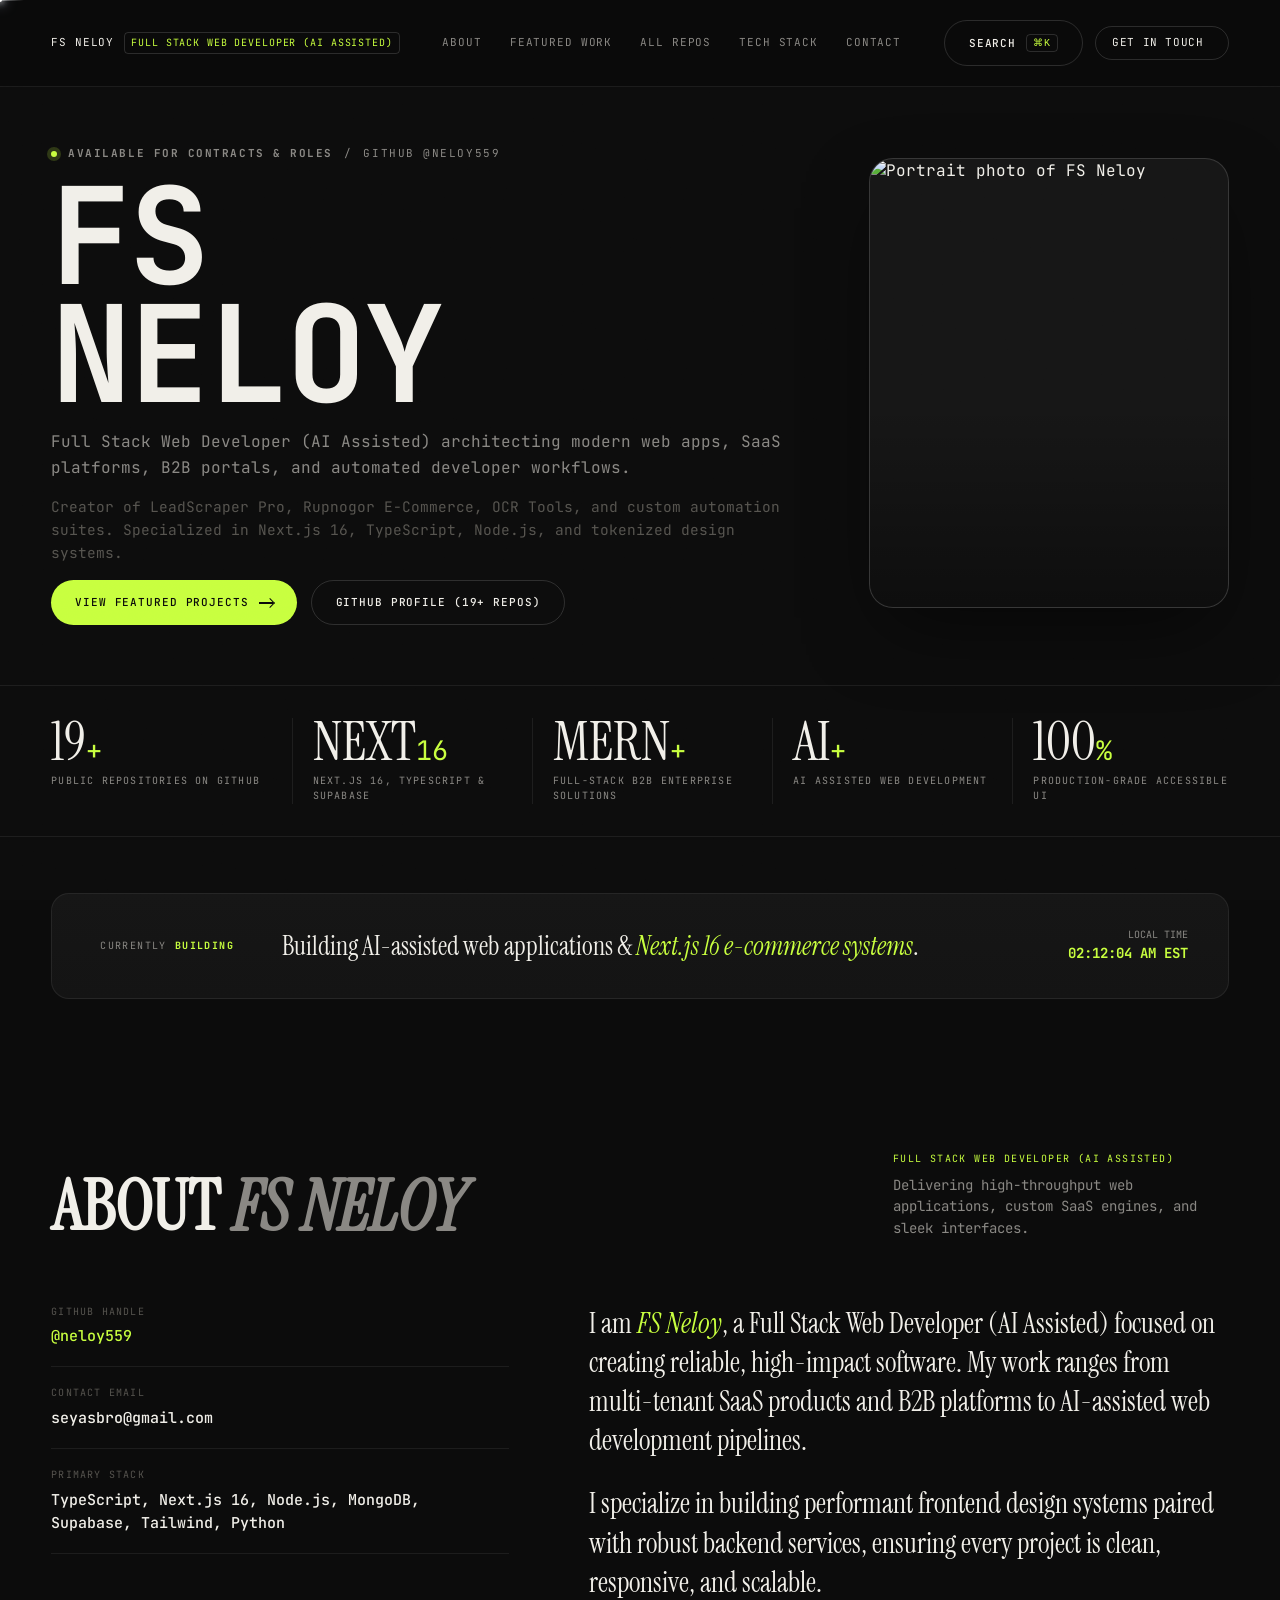
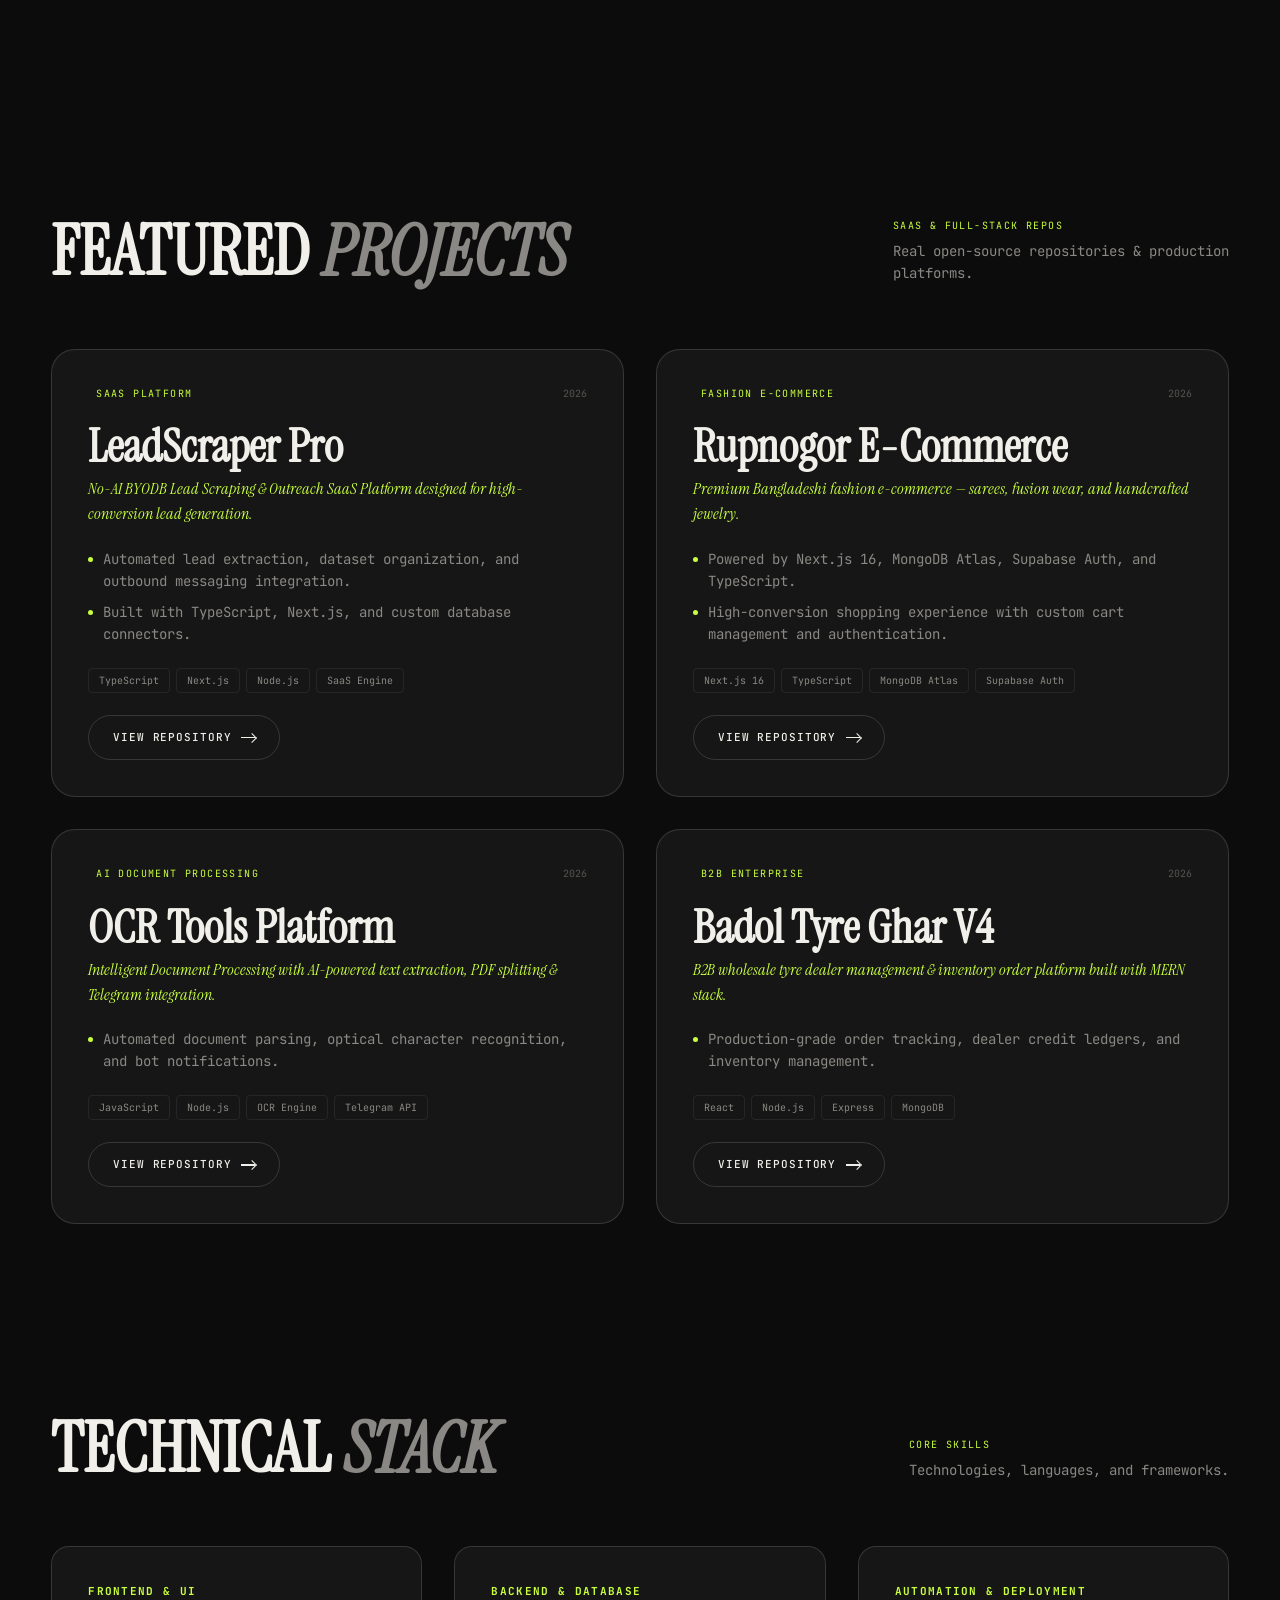
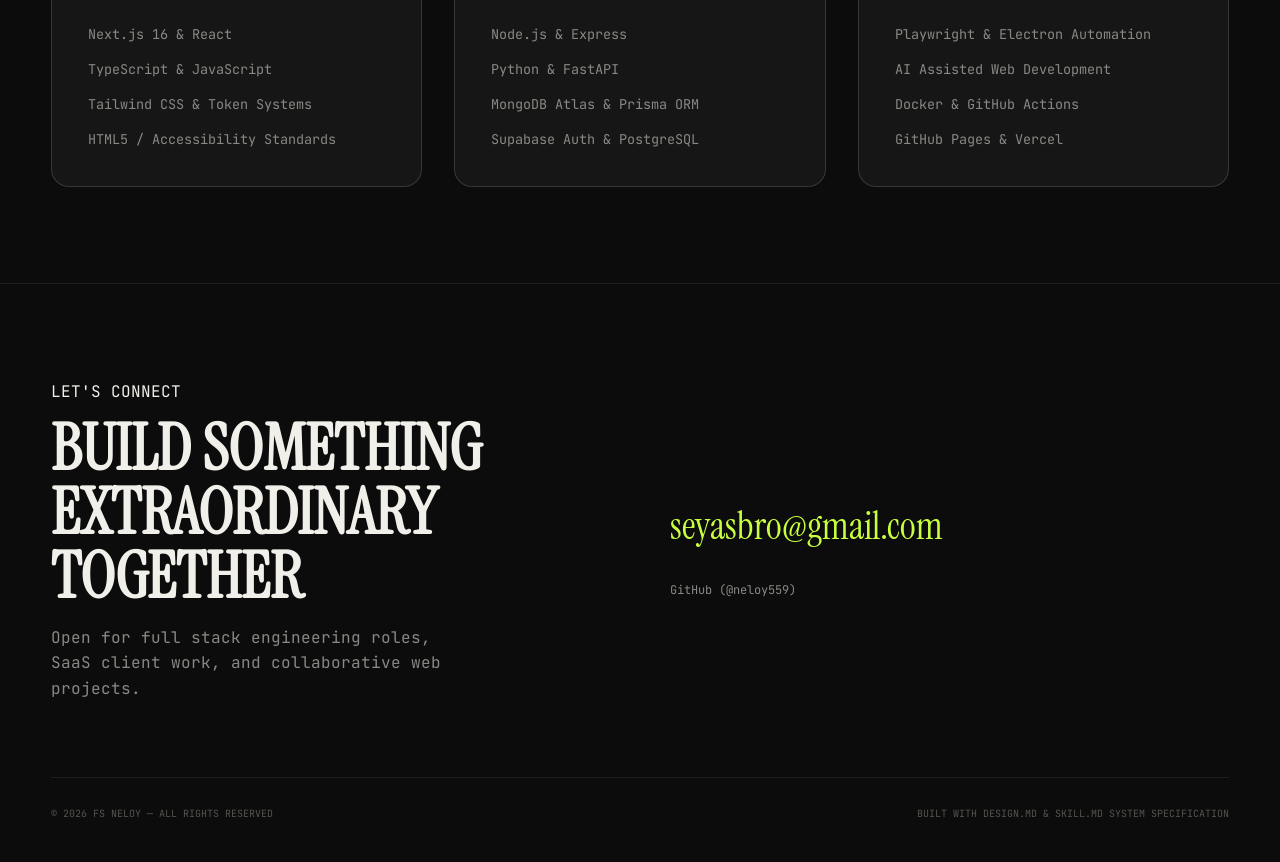
==== index.html @ 9481e7a4 "Update name to FS Neloy and identity to Full Stack Web Developer (AI Assisted)" ====
<!doctype html>
<html lang="en">
<head>
  <meta charset="utf-8" />
  <meta name="viewport" content="width=device-width, initial-scale=1, viewport-fit=cover" />
  <title>FS Neloy | Full Stack Web Developer (AI Assisted)</title>
  <meta name="description" content="Portfolio of FS Neloy (@neloy559), Full Stack Web Developer (AI Assisted) building production-ready SaaS platforms, B2B portals, document intelligence tools, and e-commerce applications." />
  <meta name="theme-color" content="#0c0c0c" />

  <!-- Google Fonts -->
  <link rel="preconnect" href="https://fonts.googleapis.com" />
  <link rel="preconnect" href="https://fonts.gstatic.com" crossorigin />
  <link href="https://fonts.googleapis.com/css2?family=Instrument+Serif:ital@0;1&family=Inter+Tight:wght@300;400;500;600;700&family=JetBrains+Mono:ital,wght@0,300;0,400;0,500;0,600;1,400&family=Fraunces:ital,opsz,wght@0,9..144,400;1,9..144,400&display=swap" rel="stylesheet" />

  <!-- Main Stylesheet -->
  <link rel="stylesheet" href="index.css" />

  <!-- JSON-LD Structured Data -->
  <script type="application/ld+json">
  {
    "@context": "https://schema.org",
    "@type": "Person",
    "name": "FS Neloy",
    "jobTitle": "Full Stack Web Developer (AI Assisted)",
    "url": "https://github.com/neloy559",
    "email": "seyasbro@gmail.com",
    "sameAs": [
      "https://github.com/neloy559"
    ]
  }
  </script>
</head>
<body>

  <!-- SVG Noise Grain Texture Overlay -->
  <div class="grain" aria-hidden="true"></div>

  <!-- Scroll Progress Hairline -->
  <div class="scroll-progress" aria-hidden="true">
    <i id="scrollBar"></i>
  </div>

  <!-- Custom Starburst Cursor -->
  <div class="cursor" id="cursor" aria-hidden="true"></div>
  <div class="cursor-ring" id="cursorRing" aria-hidden="true"></div>

  <!-- Header Navigation Component -->
  <header class="nav" role="banner">
    <a href="#hero" class="nav-mark" aria-label="FS Neloy Portfolio Home">
      FS NELOY <span class="nav-kbd">FULL STACK WEB DEVELOPER (AI ASSISTED)</span>
    </a>
    <nav class="nav-links" aria-label="Main Navigation">
      <a href="#about">About</a>
      <a href="#work">Featured Work</a>
      <a href="#projects">All Repos</a>
      <a href="#stack">Tech Stack</a>
      <a href="#contact">Contact</a>
    </nav>
    <div class="nav-right">
      <button type="button" class="btn btn-ghost cmd-btn" id="cmdToggleBtn" aria-label="Open Command Search Menu">
        <span>SEARCH</span> <kbd class="nav-kbd">⌘K</kbd>
      </button>
      <a href="#contact" class="nav-cta">GET IN TOUCH <span class="arrow" aria-hidden="true"></span></a>
    </div>
  </header>

  <!-- Command Palette / Search Modal -->
  <div class="cmd-modal" id="cmdModal" aria-hidden="true" role="dialog" aria-modal="true" aria-label="Command Search Menu">
    <div class="cmd-overlay" id="cmdOverlay"></div>
    <div class="cmd-content">
      <div class="cmd-header">
        <label for="cmdInput" class="sr-only">Search FS Neloy's projects and repositories</label>
        <input type="text" id="cmdInput" class="cmd-input" placeholder="Search projects (e.g. LeadScraper, Rupnogor, OCR, MERN B2B)..." autocomplete="off" />
        <button type="button" id="cmdCloseBtn" class="cmd-close" aria-label="Close command palette">✕</button>
      </div>
      <div class="cmd-results" id="cmdResults">
        <div class="cmd-item" data-url="https://github.com/neloy559/leadscraper-pro">
          <span class="cmd-badge">SAAS</span>
          <span class="cmd-title">LeadScraper Pro — Outreach &amp; Lead Platform</span>
        </div>
        <div class="cmd-item" data-url="https://github.com/neloy559/rupnogor-project">
          <span class="cmd-badge">E-COMMERCE</span>
          <span class="cmd-title">Rupnogor — Next.js 16 Fashion E-Commerce</span>
        </div>
        <div class="cmd-item" data-url="https://github.com/neloy559/OCR-Tools">
          <span class="cmd-badge">AI / OCR</span>
          <span class="cmd-title">OCR Tools — Document Processing &amp; Text Extraction</span>
        </div>
        <div class="cmd-item" data-url="https://github.com/neloy559/badol-tyre-ghar-v4">
          <span class="cmd-badge">B2B MERN</span>
          <span class="cmd-title">Badol Tyre Ghar — Dealer Management System</span>
        </div>
      </div>
    </div>
  </div>

  <!-- Hero Section -->
  <main id="hero" class="hero-wrap">
    <section class="hero" aria-labelledby="hero-heading">
      <div class="hero-text">
        <div class="hero-eyebrow">
          <span class="dot" aria-hidden="true"></span>
          <b>AVAILABLE FOR CONTRACTS &amp; ROLES</b>
          <span class="sep" aria-hidden="true">/</span>
          <span>GITHUB @neloy559</span>
        </div>
        <h1 id="hero-heading" class="hero-title">
          <span class="ht-first">FS</span>
          <span class="ht-last">NELOY</span>
        </h1>
        <p class="hero-tagline">
          Full Stack Web Developer (AI Assisted) architecting modern web apps, SaaS platforms, B2B portals, and automated developer workflows.
        </p>
        <p class="hero-paragraph">
          Creator of LeadScraper Pro, Rupnogor E-Commerce, OCR Tools, and custom automation suites. Specialized in Next.js 16, TypeScript, Node.js, and tokenized design systems.
        </p>
        <div class="hero-actions">
          <a href="#work" class="btn btn-primary">VIEW FEATURED PROJECTS <span class="arrow" aria-hidden="true"></span></a>
          <a href="https://github.com/neloy559" target="_blank" rel="noopener noreferrer" class="btn btn-ghost">GITHUB PROFILE (19+ REPOS)</a>
        </div>
      </div>

      <div class="hero-portrait-wrap">
        <div class="hero-portrait in">
          <img src="https://images.unsplash.com/photo-1534528741775-53994a69daeb?auto=format&fit=crop&w=800&q=80" alt="Portrait photo of FS Neloy" />
          <div class="duotone" aria-hidden="true"></div>
          <div class="overlay-ink" aria-hidden="true"></div>
        </div>
      </div>
    </section>

    <!-- Proof Metrics Bar -->
    <div class="proof" aria-label="FS Neloy Key Metrics">
      <div class="proof-row">
        <div class="proof-num">19<span class="u">+</span></div>
        <div class="proof-lbl">Public Repositories on GitHub</div>
      </div>
      <div class="proof-row">
        <div class="proof-num">NEXT<span class="u">16</span></div>
        <div class="proof-lbl">Next.js 16, TypeScript &amp; Supabase</div>
      </div>
      <div class="proof-row">
        <div class="proof-num">MERN<span class="u">+</span></div>
        <div class="proof-lbl">Full-Stack B2B Enterprise Solutions</div>
      </div>
      <div class="proof-row">
        <div class="proof-num">AI<span class="u">+</span></div>
        <div class="proof-lbl">AI Assisted Web Development</div>
      </div>
      <div class="proof-row">
        <div class="proof-num">100<span class="u">%</span></div>
        <div class="proof-lbl">Production-Grade Accessible UI</div>
      </div>
    </div>

    <!-- Live Status / Now Card -->
    <div class="now-wrap">
      <div class="now">
        <div class="now-lbl">
          <span class="dot" aria-hidden="true"></span>
          CURRENTLY <b>BUILDING</b>
        </div>
        <div class="now-body">
          Building AI-assisted web applications &amp; <span class="em">Next.js 16 e-commerce systems</span>.
        </div>
        <div class="now-clock">
          <span>LOCAL TIME</span>
          <b id="liveClock">14:42:00 PM</b>
        </div>
      </div>
    </div>
  </main>

  <!-- About Section -->
  <section id="about" class="section">
    <div class="sh">
      <h2>ABOUT <span class="it">FS NELOY</span></h2>
      <div class="sh-side">
        <span class="eyebrow">FULL STACK WEB DEVELOPER (AI ASSISTED)</span>
        <span>Delivering high-throughput web applications, custom SaaS engines, and sleek interfaces.</span>
      </div>
    </div>

    <div class="about-wrap">
      <dl class="about-meta">
        <div>
          <dt>GITHUB HANDLE</dt>
          <dd><a href="https://github.com/neloy559" target="_blank" rel="noopener noreferrer" class="accent">@neloy559</a></dd>
        </div>
        <div>
          <dt>CONTACT EMAIL</dt>
          <dd>seyasbro@gmail.com</dd>
        </div>
        <div>
          <dt>PRIMARY STACK</dt>
          <dd>TypeScript, Next.js 16, Node.js, MongoDB, Supabase, Tailwind, Python</dd>
        </div>
      </dl>

      <div class="about-prose">
        <p>
          I am <strong>FS Neloy</strong>, a Full Stack Web Developer (AI Assisted) focused on creating reliable, high-impact software. My work ranges from multi-tenant SaaS products and B2B platforms to AI-assisted web development pipelines.
        </p>
        <p>
          I specialize in building performant frontend design systems paired with robust backend services, ensuring every project is clean, responsive, and scalable.
        </p>
      </div>
    </div>
  </section>

  <!-- Featured Work Section -->
  <section id="work" class="section">
    <div class="sh">
      <h2>FEATURED <span class="it">PROJECTS</span></h2>
      <div class="sh-side">
        <span class="eyebrow">SAAS &amp; FULL-STACK REPOS</span>
        <span>Real open-source repositories &amp; production platforms.</span>
      </div>
    </div>

    <div class="best-grid">
      <!-- Card 1: LeadScraper Pro -->
      <article class="feature">
        <div class="feature-head">
          <div class="feature-badge">
            <span class="dot" aria-hidden="true"></span>
            SAAS PLATFORM
          </div>
          <span class="feature-year">2026</span>
        </div>
        <div class="feature-headline">
          <h3 class="feature-title">LeadScraper Pro</h3>
          <p class="feature-pitch">No-AI BYODB Lead Scraping &amp; Outreach SaaS Platform designed for high-conversion lead generation.</p>
        </div>
        <ul class="feature-points">
          <li class="feature-point">
            <span class="pt-mark" aria-hidden="true"></span>
            <span>Automated lead extraction, dataset organization, and outbound messaging integration.</span>
          </li>
          <li class="feature-point">
            <span class="pt-mark" aria-hidden="true"></span>
            <span>Built with TypeScript, Next.js, and custom database connectors.</span>
          </li>
        </ul>
        <div class="feature-stack">
          <span>TypeScript</span>
          <span>Next.js</span>
          <span>Node.js</span>
          <span>SaaS Engine</span>
        </div>
        <div class="feature-actions">
          <a href="https://github.com/neloy559/leadscraper-pro" target="_blank" rel="noopener noreferrer" class="btn btn-ghost">VIEW REPOSITORY <span class="arrow" aria-hidden="true"></span></a>
        </div>
      </article>

      <!-- Card 2: Rupnogor Project -->
      <article class="feature">
        <div class="feature-head">
          <div class="feature-badge">
            <span class="dot" aria-hidden="true"></span>
            FASHION E-COMMERCE
          </div>
          <span class="feature-year">2026</span>
        </div>
        <div class="feature-headline">
          <h3 class="feature-title">Rupnogor E-Commerce</h3>
          <p class="feature-pitch">Premium Bangladeshi fashion e-commerce — sarees, fusion wear, and handcrafted jewelry.</p>
        </div>
        <ul class="feature-points">
          <li class="feature-point">
            <span class="pt-mark" aria-hidden="true"></span>
            <span>Powered by Next.js 16, MongoDB Atlas, Supabase Auth, and TypeScript.</span>
          </li>
          <li class="feature-point">
            <span class="pt-mark" aria-hidden="true"></span>
            <span>High-conversion shopping experience with custom cart management and authentication.</span>
          </li>
        </ul>
        <div class="feature-stack">
          <span>Next.js 16</span>
          <span>TypeScript</span>
          <span>MongoDB Atlas</span>
          <span>Supabase Auth</span>
        </div>
        <div class="feature-actions">
          <a href="https://github.com/neloy559/rupnogor-project" target="_blank" rel="noopener noreferrer" class="btn btn-ghost">VIEW REPOSITORY <span class="arrow" aria-hidden="true"></span></a>
        </div>
      </article>

      <!-- Card 3: OCR Tools -->
      <article class="feature">
        <div class="feature-head">
          <div class="feature-badge">
            <span class="dot" aria-hidden="true"></span>
            AI DOCUMENT PROCESSING
          </div>
          <span class="feature-year">2026</span>
        </div>
        <div class="feature-headline">
          <h3 class="feature-title">OCR Tools Platform</h3>
          <p class="feature-pitch">Intelligent Document Processing with AI-powered text extraction, PDF splitting &amp; Telegram integration.</p>
        </div>
        <ul class="feature-points">
          <li class="feature-point">
            <span class="pt-mark" aria-hidden="true"></span>
            <span>Automated document parsing, optical character recognition, and bot notifications.</span>
          </li>
        </ul>
        <div class="feature-stack">
          <span>JavaScript</span>
          <span>Node.js</span>
          <span>OCR Engine</span>
          <span>Telegram API</span>
        </div>
        <div class="feature-actions">
          <a href="https://github.com/neloy559/OCR-Tools" target="_blank" rel="noopener noreferrer" class="btn btn-ghost">VIEW REPOSITORY <span class="arrow" aria-hidden="true"></span></a>
        </div>
      </article>

      <!-- Card 4: Badol Tyre Ghar V4 -->
      <article class="feature">
        <div class="feature-head">
          <div class="feature-badge">
            <span class="dot" aria-hidden="true"></span>
            B2B ENTERPRISE
          </div>
          <span class="feature-year">2026</span>
        </div>
        <div class="feature-headline">
          <h3 class="feature-title">Badol Tyre Ghar V4</h3>
          <p class="feature-pitch">B2B wholesale tyre dealer management &amp; inventory order platform built with MERN stack.</p>
        </div>
        <ul class="feature-points">
          <li class="feature-point">
            <span class="pt-mark" aria-hidden="true"></span>
            <span>Production-grade order tracking, dealer credit ledgers, and inventory management.</span>
          </li>
        </ul>
        <div class="feature-stack">
          <span>React</span>
          <span>Node.js</span>
          <span>Express</span>
          <span>MongoDB</span>
        </div>
        <div class="feature-actions">
          <a href="https://github.com/neloy559/badol-tyre-ghar-v4" target="_blank" rel="noopener noreferrer" class="btn btn-ghost">VIEW REPOSITORY <span class="arrow" aria-hidden="true"></span></a>
        </div>
      </article>
    </div>
  </section>

  <!-- Technical Stack Section -->
  <section id="stack" class="section">
    <div class="sh">
      <h2>TECHNICAL <span class="it">STACK</span></h2>
      <div class="sh-side">
        <span class="eyebrow">CORE SKILLS</span>
        <span>Technologies, languages, and frameworks.</span>
      </div>
    </div>

    <div class="stack-grid">
      <div class="stack-cat">
        <h3>FRONTEND &amp; UI</h3>
        <ul class="stack-list">
          <li><a href="https://github.com/neloy559" target="_blank" rel="noopener noreferrer">Next.js 16 &amp; React</a></li>
          <li><a href="https://github.com/neloy559" target="_blank" rel="noopener noreferrer">TypeScript &amp; JavaScript</a></li>
          <li><a href="https://github.com/neloy559" target="_blank" rel="noopener noreferrer">Tailwind CSS &amp; Token Systems</a></li>
          <li><a href="https://github.com/neloy559" target="_blank" rel="noopener noreferrer">HTML5 / Accessibility Standards</a></li>
        </ul>
      </div>

      <div class="stack-cat">
        <h3>BACKEND &amp; DATABASE</h3>
        <ul class="stack-list">
          <li><a href="https://github.com/neloy559" target="_blank" rel="noopener noreferrer">Node.js &amp; Express</a></li>
          <li><a href="https://github.com/neloy559" target="_blank" rel="noopener noreferrer">Python &amp; FastAPI</a></li>
          <li><a href="https://github.com/neloy559" target="_blank" rel="noopener noreferrer">MongoDB Atlas &amp; Prisma ORM</a></li>
          <li><a href="https://github.com/neloy559" target="_blank" rel="noopener noreferrer">Supabase Auth &amp; PostgreSQL</a></li>
        </ul>
      </div>

      <div class="stack-cat">
        <h3>AUTOMATION &amp; DEPLOYMENT</h3>
        <ul class="stack-list">
          <li><a href="https://github.com/neloy559" target="_blank" rel="noopener noreferrer">Playwright &amp; Electron Automation</a></li>
          <li><a href="https://github.com/neloy559" target="_blank" rel="noopener noreferrer">AI Assisted Web Development</a></li>
          <li><a href="https://github.com/neloy559" target="_blank" rel="noopener noreferrer">Docker &amp; GitHub Actions</a></li>
          <li><a href="https://github.com/neloy559" target="_blank" rel="noopener noreferrer">GitHub Pages &amp; Vercel</a></li>
        </ul>
      </div>
    </div>
  </section>

  <!-- Contact Footer -->
  <footer id="contact" class="section footer" role="contentinfo">
    <div class="footer-wrap">
      <div class="footer-left">
        <span class="eyebrow">LET'S CONNECT</span>
        <h2>BUILD SOMETHING <br /><span class="it">EXTRAORDINARY TOGETHER</span></h2>
        <p>Open for full stack engineering roles, SaaS client work, and collaborative web projects.</p>
      </div>

      <div class="footer-links">
        <a href="mailto:seyasbro@gmail.com" class="footer-link">seyasbro@gmail.com</a>
        <div class="social-row">
          <a href="https://github.com/neloy559" target="_blank" rel="noopener noreferrer">GitHub (@neloy559)</a>
        </div>
      </div>
    </div>
    <div class="footer-bottom">
      <span>© 2026 FS NELOY — ALL RIGHTS RESERVED</span>
      <span>BUILT WITH DESIGN.MD &amp; SKILL.MD SYSTEM SPECIFICATION</span>
    </div>
  </footer>

  <script src="app.js"></script>
</body>
</html>
---- index.css ----
:root {
  /* Surface Tokens */
  --color-surface-base: #000000;
  --color-surface-strong: #0c0c0c;
  --color-surface-raised: #161616;
  --color-surface-card: #141414;
  --color-surface-muted: #c8ff3f; /* Primary Acid Lime Accent */

  /* Text Tokens */
  --color-text-primary: #f1efe9;
  --color-text-secondary: #8a8884;
  --color-text-inverse: #56544f;

  /* Border Tokens */
  --color-border-muted: rgba(255, 255, 255, 0.14);
  --color-border-subtle: rgba(255, 255, 255, 0.07);

  /* Typography Tokens */
  --font-family-primary: 'JetBrains Mono', ui-monospace, 'SF Mono', Menlo, monospace, sans-serif;
  --font-family-serif: 'Instrument Serif', 'Fraunces', serif;

  --font-size-xs: 10px;
  --font-size-sm: 10.5px;
  --font-size-md: 11px;
  --font-size-lg: 13.5px;
  --font-size-xl: 14.5px;
  --font-size-2xl: 15px;
  --font-size-3xl: 16px;
  --font-size-4xl: 17.17px;

  /* Radius Tokens */
  --radius-xs: 4px;
  --radius-sm: 24px;
  --radius-md: 999px;

  /* Spacing Scale */
  --space-1: 4px;
  --space-2: 6px;
  --space-3: 8px;
  --space-4: 10px;
  --space-5: 11px;
  --space-6: 13px;
  --space-7: 14px;
  --space-8: 16px;
  --pad-x: clamp(20px, 4vw, 64px);
  --maxw: 1680px;

  /* Motion Tokens */
  --motion-duration-instant: 200ms;
  --motion-duration-fast: 250ms;
  --motion-duration-normal: 300ms;
  --motion-duration-slow: 400ms;
  --motion-duration-slower: 1000ms;
  --ease-out: cubic-bezier(0.16, 1, 0.3, 1);
}

* {
  box-sizing: border-box;
}

.sr-only {
  position: absolute;
  width: 1px;
  height: 1px;
  padding: 0;
  margin: -1px;
  overflow: hidden;
  clip: rect(0, 0, 0, 0);
  border: 0;
}

html, body {
  margin: 0;
  padding: 0;
  width: 100%;
  overflow-x: hidden;
  background: var(--color-surface-strong);
  color: var(--color-text-primary);
  font-family: var(--font-family-primary);
  font-size: var(--font-size-3xl);
  line-height: 1.55;
  -webkit-font-smoothing: antialiased;
  scroll-behavior: smooth;
}

a {
  color: inherit;
  text-decoration: none;
}

::selection {
  background: var(--color-surface-muted);
  color: #0a0a0a;
}

/* Accessibility Focus-Visible Rules */
a:focus-visible, button:focus-visible, input:focus-visible {
  outline: 2px solid var(--color-surface-muted);
  outline-offset: 4px;
}

/* Noise Grain Overlay */
.grain {
  position: fixed;
  inset: 0;
  z-index: 1;
  pointer-events: none;
  opacity: 0.05;
  mix-blend-mode: overlay;
  background-image: url("data:image/svg+xml;utf8,<svg xmlns='http://www.w3.org/2000/svg' width='180' height='180' viewBox='0 0 180 180'><filter id='n'><feTurbulence type='fractalNoise' baseFrequency='0.92' numOctaves='2' stitchTiles='stitch'/><feColorMatrix values='0 0 0 0 1  0 0 0 0 1  0 0 0 0 1  0 0 0 0.5 0'/></filter><rect width='100%25' height='100%25' filter='url(%23n)'/></svg>");
}

/* Scroll Progress Hairline */
.scroll-progress {
  position: fixed;
  left: 0;
  top: 0;
  height: 2px;
  width: 100%;
  z-index: 100;
}

.scroll-progress > i {
  display: block;
  height: 100%;
  width: 0%;
  background: var(--color-surface-muted);
  transition: width 60ms linear;
}

/* Starburst Cursor */
.cursor {
  position: fixed;
  left: 0;
  top: 0;
  width: 0;
  height: 0;
  z-index: 1000;
  pointer-events: none;
  transform: translate(-50%, -50%);
  transition: opacity var(--motion-duration-instant), filter var(--motion-duration-instant);
}

.cursor::before {
  content: "";
  position: absolute;
  left: 50%;
  top: 50%;
  width: 4px;
  height: 4px;
  border-radius: 50%;
  background: #fff;
  transform: translate(-50%, -50%);
  box-shadow: 0 0 6px 1px rgba(255, 255, 255, 0.85),
              0 0 14px 3px rgba(200, 220, 255, 0.4);
}

.cursor-ring {
  position: fixed;
  left: 0;
  top: 0;
  width: 0;
  height: 0;
  z-index: 999;
  pointer-events: none;
  transform: translate(-50%, -50%);
}

.cursor-ring::before {
  content: "";
  position: absolute;
  left: 50%;
  top: 50%;
  width: 48px;
  height: 1px;
  transform: translate(-50%, -50%);
  background: linear-gradient(to right, transparent 0%, rgba(255, 255, 255, 0.9) 50%, transparent 100%);
}

body.cursor-hover .cursor::before {
  background: var(--color-surface-muted);
  box-shadow: 0 0 14px 4px var(--color-surface-muted);
}

/* ─────────── NAVIGATION ─────────── */
.nav {
  position: fixed;
  inset: 0 0 auto 0;
  z-index: 50;
  padding: 20px var(--pad-x);
  display: flex;
  align-items: center;
  justify-content: space-between;
  background: rgba(10, 10, 10, 0.75);
  backdrop-filter: saturate(140%) blur(14px);
  -webkit-backdrop-filter: saturate(140%) blur(14px);
  border-bottom: 1px solid var(--color-border-subtle);
}

.nav-mark {
  font-family: var(--font-family-primary);
  font-size: var(--font-size-md);
  letter-spacing: 0.08em;
  text-transform: uppercase;
  color: var(--color-text-primary);
  display: flex;
  align-items: center;
  gap: var(--space-4);
}

.nav-kbd {
  font-size: var(--font-size-xs);
  padding: 2px 6px;
  border-radius: var(--radius-xs);
  border: 1px solid var(--color-border-muted);
  color: var(--color-surface-muted);
}

.nav-links {
  display: flex;
  gap: 28px;
  font-family: var(--font-family-primary);
  font-size: var(--font-size-md);
  letter-spacing: 0.08em;
  text-transform: uppercase;
  color: var(--color-text-secondary);
}

.nav-links a:hover {
  color: var(--color-surface-muted);
  transition: color var(--motion-duration-fast);
}

.nav-right {
  display: flex;
  align-items: center;
  gap: 12px;
}

.nav-cta {
  display: inline-flex;
  align-items: center;
  gap: var(--space-3);
  padding: 7px 16px;
  border: 1px solid var(--color-border-muted);
  border-radius: var(--radius-md);
  font-family: var(--font-family-primary);
  font-size: var(--font-size-md);
  letter-spacing: 0.06em;
  text-transform: uppercase;
  color: var(--color-text-primary);
}

.nav-cta:hover {
  background: rgba(255, 255, 255, 0.06);
  border-color: var(--color-surface-muted);
  color: var(--color-surface-muted);
}

/* ─────────── COMMAND MODAL ─────────── */
.cmd-modal {
  position: fixed;
  inset: 0;
  z-index: 2000;
  display: flex;
  align-items: center;
  justify-content: center;
  opacity: 0;
  pointer-events: none;
  transition: opacity var(--motion-duration-fast);
}

.cmd-modal.active {
  opacity: 1;
  pointer-events: auto;
}

.cmd-overlay {
  position: absolute;
  inset: 0;
  background: rgba(0, 0, 0, 0.85);
  backdrop-filter: blur(8px);
}

.cmd-content {
  position: relative;
  width: 90%;
  max-width: 640px;
  background: var(--color-surface-raised);
  border: 1px solid var(--color-border-muted);
  border-radius: 16px;
  overflow: hidden;
  box-shadow: 0 30px 80px rgba(0,0,0,0.8);
}

.cmd-header {
  display: flex;
  align-items: center;
  padding: 16px 20px;
  border-bottom: 1px solid var(--color-border-subtle);
}

.cmd-input {
  flex: 1;
  background: transparent;
  border: 0;
  color: var(--color-text-primary);
  font-family: var(--font-family-primary);
  font-size: var(--font-size-2xl);
  outline: none;
}

.cmd-close {
  background: transparent;
  border: 0;
  color: var(--color-text-secondary);
  font-size: 18px;
  cursor: pointer;
}

.cmd-results {
  padding: 12px;
  display: flex;
  flex-direction: column;
  gap: 8px;
  max-height: 360px;
  overflow-y: auto;
}

.cmd-item {
  display: flex;
  align-items: center;
  gap: 12px;
  padding: 12px 16px;
  border-radius: 8px;
  cursor: pointer;
  background: rgba(255, 255, 255, 0.02);
  transition: background var(--motion-duration-fast);
}

.cmd-item:hover {
  background: rgba(200, 255, 63, 0.12);
}

.cmd-badge {
  font-size: 10px;
  padding: 2px 6px;
  border-radius: 4px;
  background: var(--color-surface-muted);
  color: #0a0a0a;
  font-weight: bold;
}

/* ─────────── HERO SECTION ─────────── */
.hero-wrap {
  min-height: 100vh;
  display: flex;
  flex-direction: column;
  width: 100%;
}

.hero {
  display: grid;
  grid-template-columns: minmax(0, 1.15fr) minmax(0, 360px);
  gap: clamp(40px, 5vw, 80px);
  align-items: center;
  padding: 140px var(--pad-x) 60px;
  max-width: var(--maxw);
  margin: 0 auto;
  width: 100%;
}

.hero-eyebrow {
  display: inline-flex;
  align-items: center;
  gap: var(--space-5);
  font-family: var(--font-family-primary);
  font-size: var(--font-size-md);
  letter-spacing: 0.14em;
  text-transform: uppercase;
  color: var(--color-text-secondary);
  margin-bottom: var(--space-7);
}

.hero-eyebrow .dot {
  width: 6px;
  height: 6px;
  border-radius: 50%;
  background: var(--color-surface-muted);
  box-shadow: 0 0 0 4px rgba(200, 255, 63, 0.18);
  animation: pulse 2s ease-in-out infinite;
}

@keyframes pulse {
  50% {
    box-shadow: 0 0 0 8px rgba(200, 255, 63, 0);
  }
}

.hero-title {
  font-family: var(--font-family-primary);
  font-size: clamp(60px, 10.5vw, 150px);
  line-height: 0.88;
  letter-spacing: -0.02em;
  text-transform: uppercase;
  margin: 0 0 var(--space-8) 0;
  display: flex;
  flex-direction: column;
  color: var(--color-text-primary);
}

.hero-tagline {
  font-size: var(--font-size-3xl);
  color: var(--color-text-secondary);
  margin-bottom: var(--space-5);
  line-height: 1.6;
}

.hero-paragraph {
  font-size: var(--font-size-xl);
  color: var(--color-text-inverse);
  margin-bottom: var(--space-8);
  line-height: 1.6;
}

.hero-actions {
  display: flex;
  gap: var(--space-7);
  flex-wrap: wrap;
}

/* BUTTONS */
.btn {
  display: inline-flex;
  align-items: center;
  gap: var(--space-4);
  padding: 13px 24px;
  border-radius: var(--radius-md);
  font-family: var(--font-family-primary);
  font-size: var(--font-size-md);
  letter-spacing: 0.08em;
  text-transform: uppercase;
  font-weight: 500;
  transition: all var(--motion-duration-fast) var(--ease-out);
  cursor: pointer;
}

.btn-primary {
  background: var(--color-surface-muted);
  color: #0a0a0a;
  border: 0;
}

.btn-primary:hover {
  background: #d5ff5e;
  transform: translateY(-2px);
}

.btn-ghost {
  border: 1px solid var(--color-border-muted);
  color: var(--color-text-primary);
  background: transparent;
}

.btn-ghost:hover {
  border-color: var(--color-text-primary);
  background: rgba(255, 255, 255, 0.04);
  transform: translateY(-2px);
}

.btn .arrow {
  width: 14px;
  height: 1.5px;
  background: currentColor;
  position: relative;
  display: inline-block;
}

.btn .arrow::after {
  content: "";
  position: absolute;
  right: 0;
  top: 50%;
  width: 6px;
  height: 6px;
  border-top: 1.5px solid currentColor;
  border-right: 1.5px solid currentColor;
  transform: translate(0.5px, -50%) rotate(45deg);
}

/* PORTRAIT */
.hero-portrait-wrap {
  display: flex;
  justify-content: flex-end;
  width: 100%;
}

.hero-portrait {
  position: relative;
  width: 100%;
  max-width: 360px;
  aspect-ratio: 4 / 5;
  background: var(--color-surface-raised);
  overflow: hidden;
  border-radius: var(--radius-sm);
  border: 1px solid var(--color-border-muted);
  box-shadow: 0 30px 80px -20px rgba(0,0,0,0.6);
}

.hero-portrait img {
  width: 100%;
  height: 100%;
  object-fit: cover;
  transition: transform var(--motion-duration-slow) var(--ease-out);
}

.hero-portrait:hover img {
  transform: scale(1.06);
}

.hero-portrait .duotone {
  position: absolute;
  inset: 0;
  background: linear-gradient(180deg, transparent 55%, rgba(0,0,0,0.42) 100%);
  pointer-events: none;
}

/* ─────────── PROOF METRICS BAR ─────────── */
.proof {
  width: 100%;
  padding: 32px var(--pad-x);
  border-top: 1px solid var(--color-border-subtle);
  border-bottom: 1px solid var(--color-border-subtle);
  display: grid;
  grid-template-columns: repeat(5, 1fr);
  gap: 24px;
  max-width: var(--maxw);
  margin: 0 auto;
}

.proof-row {
  display: flex;
  flex-direction: column;
  gap: 6px;
  border-left: 1px solid var(--color-border-subtle);
  padding-left: 20px;
}

.proof-row:first-child {
  border-left: 0;
  padding-left: 0;
}

.proof-num {
  font-family: var(--font-family-serif);
  font-size: clamp(36px, 4.2vw, 56px);
  line-height: 0.9;
  color: var(--color-text-primary);
}

.proof-num .u {
  color: var(--color-surface-muted);
  font-family: var(--font-family-primary);
  font-size: 0.5em;
}

.proof-lbl {
  font-family: var(--font-family-primary);
  font-size: var(--font-size-xs);
  letter-spacing: 0.12em;
  text-transform: uppercase;
  color: var(--color-text-secondary);
}

/* ─────────── NOW CARD ─────────── */
.now-wrap {
  padding: 56px var(--pad-x);
  max-width: var(--maxw);
  margin: 0 auto;
  width: 100%;
}

.now {
  display: grid;
  grid-template-columns: auto 1fr auto;
  gap: 48px;
  align-items: center;
  padding: 32px 40px;
  border: 1px solid var(--color-border-subtle);
  border-radius: 18px;
  background: linear-gradient(180deg, var(--color-surface-raised), var(--color-surface-card));
}

.now-lbl {
  font-family: var(--font-family-primary);
  font-size: var(--font-size-xs);
  letter-spacing: 0.14em;
  text-transform: uppercase;
  color: var(--color-text-secondary);
  display: flex;
  align-items: center;
  gap: 8px;
}

.now-lbl b {
  color: var(--color-surface-muted);
}

.now-body {
  font-family: var(--font-family-serif);
  font-size: clamp(20px, 2.2vw, 26px);
  color: var(--color-text-primary);
}

.now-body .em {
  font-style: italic;
  color: var(--color-surface-muted);
}

.now-clock {
  display: flex;
  flex-direction: column;
  align-items: flex-end;
  font-family: var(--font-family-primary);
  font-size: var(--font-size-xs);
  color: var(--color-text-secondary);
}

.now-clock b {
  color: var(--color-surface-muted);
  font-size: 14px;
}

/* ─────────── SECTIONS & HEADERS ─────────── */
.section {
  padding: 96px var(--pad-x);
  max-width: var(--maxw);
  margin: 0 auto;
  width: 100%;
}

.sh {
  display: grid;
  grid-template-columns: 1fr 1fr;
  gap: 60px;
  align-items: end;
  margin-bottom: 64px;
}

.sh h2 {
  font-family: var(--font-family-serif);
  font-size: clamp(40px, 5.4vw, 80px);
  line-height: 0.95;
  margin: 0;
  color: var(--color-text-primary);
}

.sh h2 .it {
  font-style: italic;
  color: var(--color-text-secondary);
}

.sh-side {
  display: flex;
  flex-direction: column;
  gap: 8px;
  font-size: 14px;
  color: var(--color-text-secondary);
  justify-self: end;
  max-width: 42ch;
}

.sh-side .eyebrow {
  font-family: var(--font-family-primary);
  font-size: var(--font-size-xs);
  letter-spacing: 0.14em;
  text-transform: uppercase;
  color: var(--color-surface-muted);
}

/* ─────────── ABOUT ─────────── */
.about-wrap {
  display: grid;
  grid-template-columns: 1fr 1.4fr;
  gap: 80px;
  align-items: start;
}

.about-meta {
  display: flex;
  flex-direction: column;
  gap: 18px;
  margin: 0;
  padding: 0;
}

.about-meta div {
  display: flex;
  flex-direction: column;
  gap: 6px;
  padding-bottom: 18px;
  border-bottom: 1px solid var(--color-border-subtle);
}

.about-meta dt {
  font-family: var(--font-family-primary);
  font-size: var(--font-size-xs);
  letter-spacing: 0.12em;
  color: var(--color-text-inverse);
}

.about-meta dd {
  margin: 0;
  font-weight: 500;
  font-size: 15px;
}

.about-meta dd .accent {
  color: var(--color-surface-muted);
}

.about-prose p {
  font-family: var(--font-family-serif);
  font-size: clamp(22px, 2.4vw, 28px);
  line-height: 1.4;
  margin: 0 0 24px 0;
  color: var(--color-text-primary);
}

.about-prose strong {
  font-weight: normal;
  font-style: italic;
  color: var(--color-surface-muted);
}

/* ─────────── FEATURED WORK GRID ─────────── */
.best-grid {
  display: grid;
  grid-template-columns: 1fr 1fr;
  gap: 32px;
  width: 100%;
}

.feature {
  position: relative;
  display: flex;
  flex-direction: column;
  gap: 22px;
  border: 1px solid var(--color-border-muted);
  border-radius: var(--radius-sm);
  padding: 36px;
  background: var(--color-surface-raised);
  transition: all var(--motion-duration-slow) var(--ease-out);
}

.feature:hover {
  transform: translateY(-6px);
  border-color: var(--color-surface-muted);
}

.feature-head {
  display: flex;
  justify-content: space-between;
  align-items: center;
}

.feature-badge {
  display: inline-flex;
  align-items: center;
  gap: 8px;
  font-family: var(--font-family-primary);
  font-size: var(--font-size-xs);
  letter-spacing: 0.14em;
  color: var(--color-surface-muted);
}

.feature-year {
  font-family: var(--font-family-primary);
  font-size: var(--font-size-xs);
  color: var(--color-text-inverse);
}

.feature-headline {
  display: flex;
  flex-direction: column;
  gap: 8px;
}

.feature-title {
  font-family: var(--font-family-serif);
  font-size: clamp(34px, 3.6vw, 48px);
  margin: 0;
  line-height: 1;
  color: var(--color-text-primary);
}

.feature-pitch {
  font-family: var(--font-family-serif);
  font-style: italic;
  font-size: 16px;
  color: var(--color-surface-muted);
  margin: 0;
}

.feature-points {
  list-style: none;
  padding: 0;
  margin: 0;
  display: flex;
  flex-direction: column;
  gap: 10px;
}

.feature-point {
  display: flex;
  gap: 10px;
  font-size: 14px;
  color: var(--color-text-secondary);
}

.feature-point .pt-mark {
  width: 5px;
  height: 5px;
  border-radius: 50%;
  background: var(--color-surface-muted);
  margin-top: 8px;
  flex-shrink: 0;
}

.feature-stack {
  display: flex;
  flex-wrap: wrap;
  gap: 6px;
}

.feature-stack span {
  padding: 4px 10px;
  border: 1px solid var(--color-border-subtle);
  border-radius: var(--radius-xs);
  font-family: var(--font-family-primary);
  font-size: var(--font-size-xs);
  color: var(--color-text-secondary);
}

.feature-actions {
  display: flex;
  gap: 12px;
  margin-top: auto;
}

/* ─────────── TECH STACK GRID ─────────── */
.stack-grid {
  display: grid;
  grid-template-columns: repeat(3, 1fr);
  gap: 32px;
  width: 100%;
}

.stack-cat {
  padding: 36px;
  border: 1px solid var(--color-border-muted);
  border-radius: 18px;
  background: var(--color-surface-raised);
}

.stack-cat h3 {
  font-family: var(--font-family-primary);
  font-size: var(--font-size-md);
  letter-spacing: 0.12em;
  color: var(--color-surface-muted);
  margin: 0 0 24px 0;
  text-transform: uppercase;
}

.stack-list {
  list-style: none;
  padding: 0;
  margin: 0;
  display: flex;
  flex-direction: column;
  gap: 14px;
  font-family: var(--font-family-primary);
  font-size: 13.5px;
  color: var(--color-text-secondary);
}

.stack-list a:hover {
  color: var(--color-surface-muted);
}

/* ─────────── FOOTER ─────────── */
.footer {
  border-top: 1px solid var(--color-border-subtle);
  padding-bottom: 40px;
}

.footer-wrap {
  display: grid;
  grid-template-columns: 1fr 1fr;
  gap: 60px;
  margin-bottom: 60px;
  align-items: center;
}

.footer-left h2 {
  font-family: var(--font-family-serif);
  font-size: clamp(36px, 5vw, 64px);
  margin: 12px 0;
  line-height: 1;
  color: var(--color-text-primary);
}

.footer-left p {
  color: var(--color-text-secondary);
  max-width: 40ch;
  line-height: 1.6;
}

.footer-links {
  display: flex;
  flex-direction: column;
  justify-content: center;
  gap: 24px;
}

.footer-link {
  font-family: var(--font-family-serif);
  font-size: clamp(24px, 3vw, 40px);
  color: var(--color-surface-muted);
}

.social-row {
  display: flex;
  gap: 20px;
  font-family: var(--font-family-primary);
  font-size: 12px;
  color: var(--color-text-secondary);
}

.social-row a:hover {
  color: var(--color-surface-muted);
}

.footer-bottom {
  display: flex;
  justify-content: space-between;
  font-family: var(--font-family-primary);
  font-size: 10px;
  color: var(--color-text-inverse);
  border-top: 1px solid var(--color-border-subtle);
  padding-top: 28px;
}

/* ─────────── RESPONSIVE BREAKPOINTS ─────────── */
@media (max-width: 1024px) {
  .best-grid { grid-template-columns: 1fr; }
  .stack-grid { grid-template-columns: 1fr; }
}

@media (max-width: 900px) {
  .nav-links { display: none; }
  .hero { grid-template-columns: 1fr; text-align: center; justify-items: center; }
  .hero-actions { justify-content: center; }
  .hero-portrait-wrap { justify-content: center; }
  .proof { grid-template-columns: repeat(2, 1fr); }
  .now { grid-template-columns: 1fr; text-align: center; }
  .now-clock { align-items: center; }
  .sh { grid-template-columns: 1fr; gap: 20px; text-align: left; }
  .sh-side { justify-self: start; }
  .about-wrap { grid-template-columns: 1fr; gap: 32px; }
  .footer-wrap { grid-template-columns: 1fr; gap: 32px; }
}
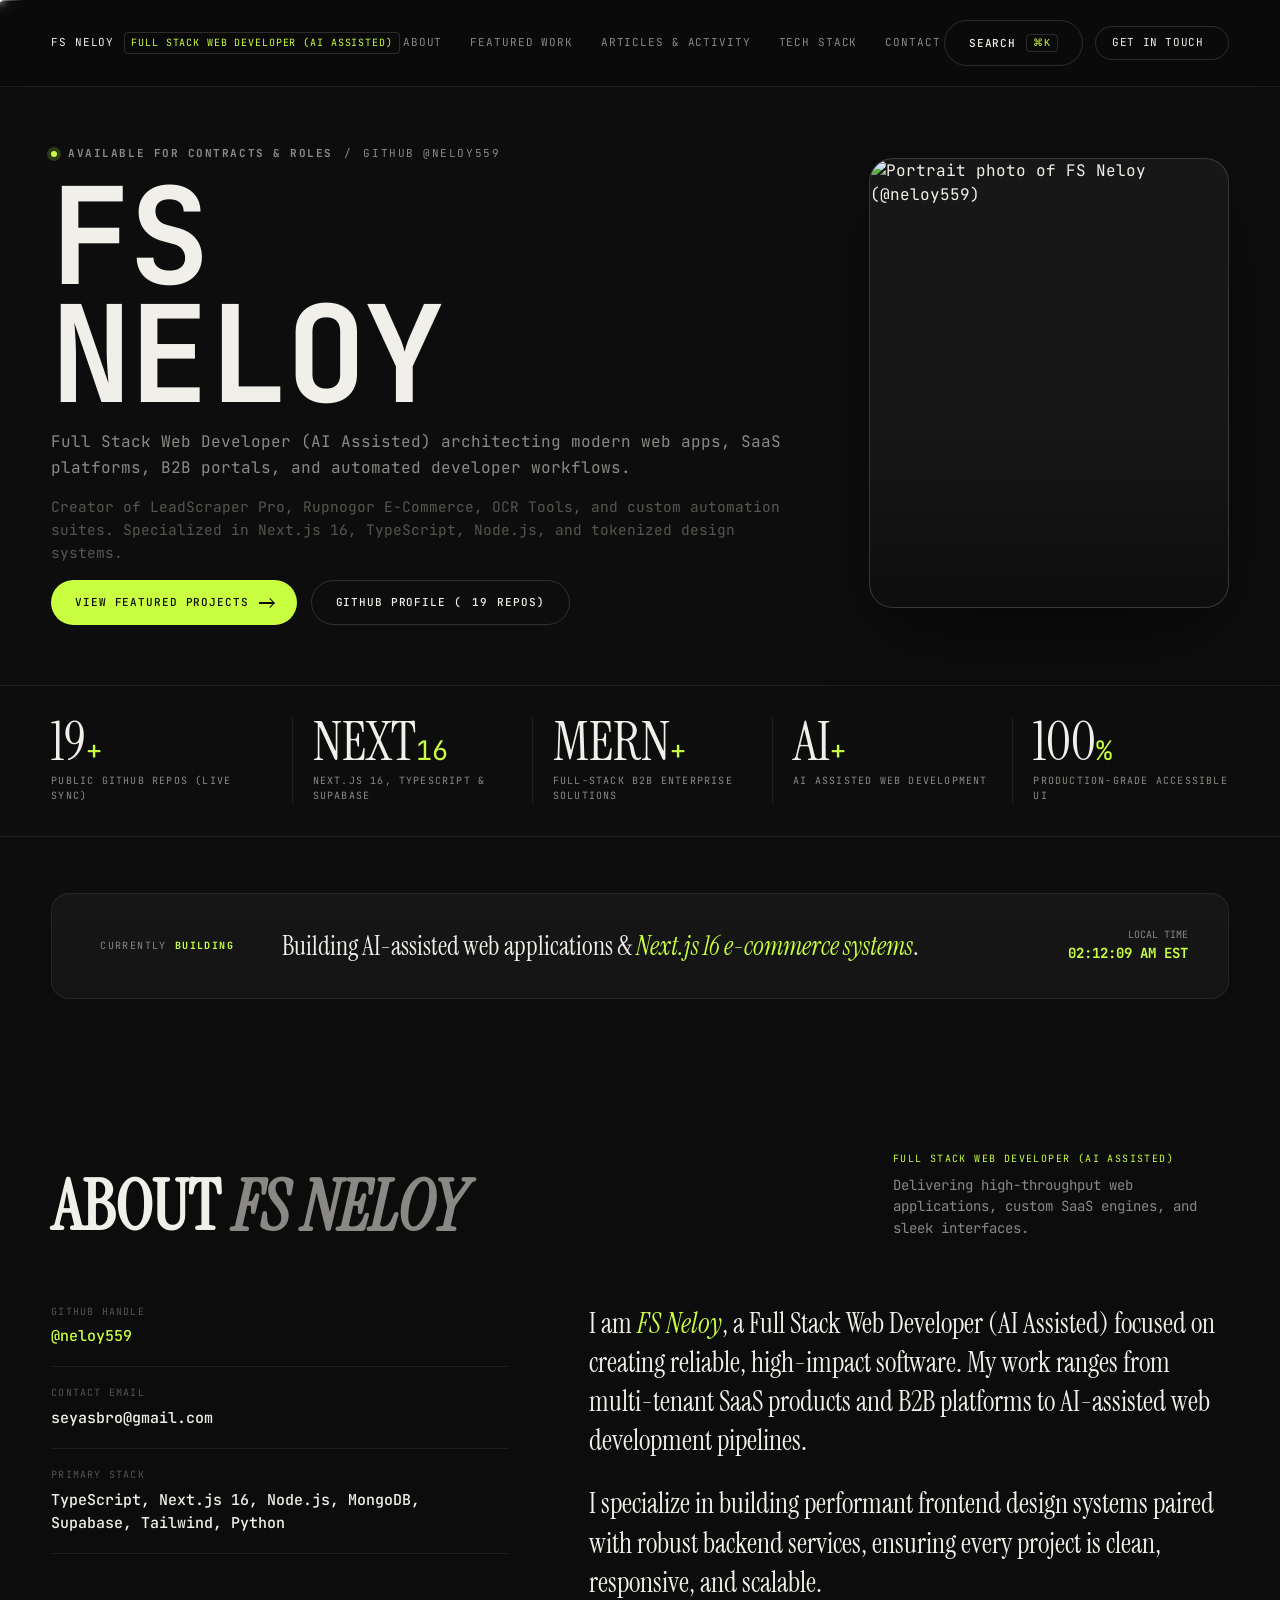
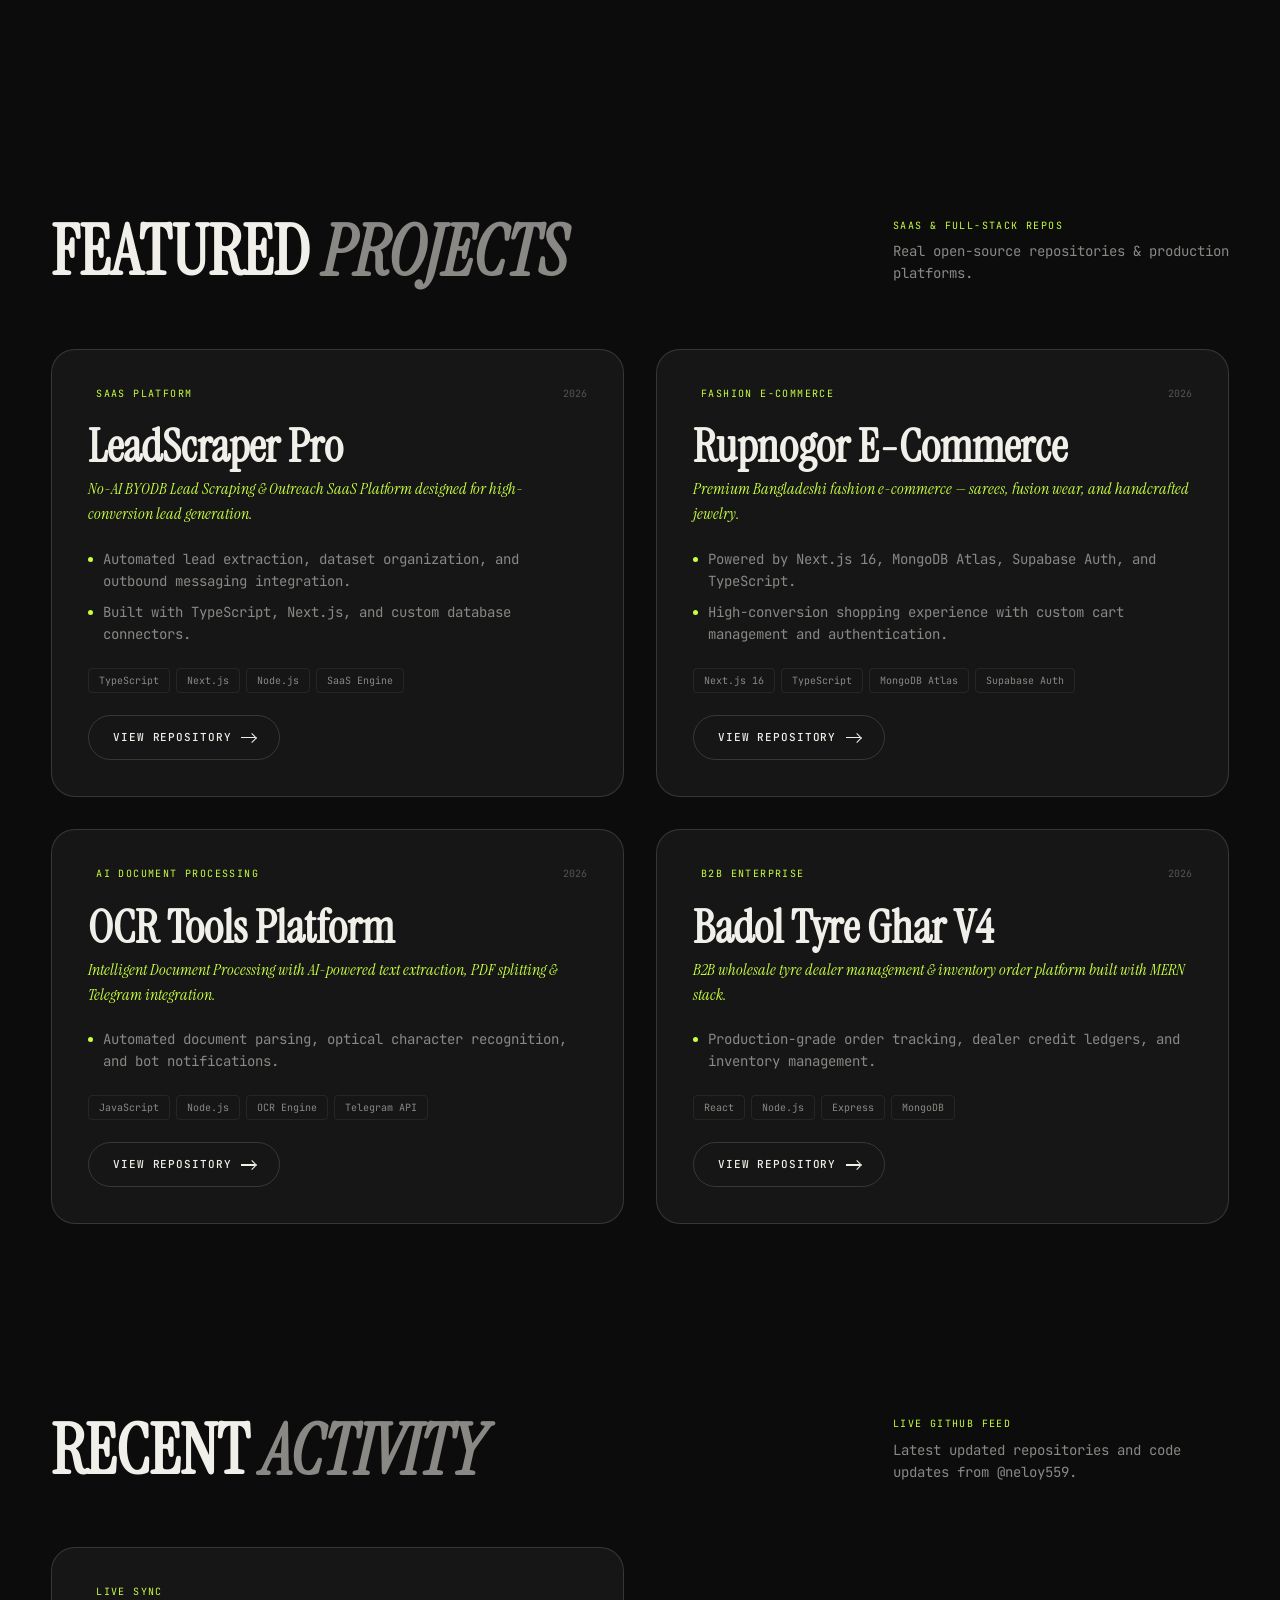
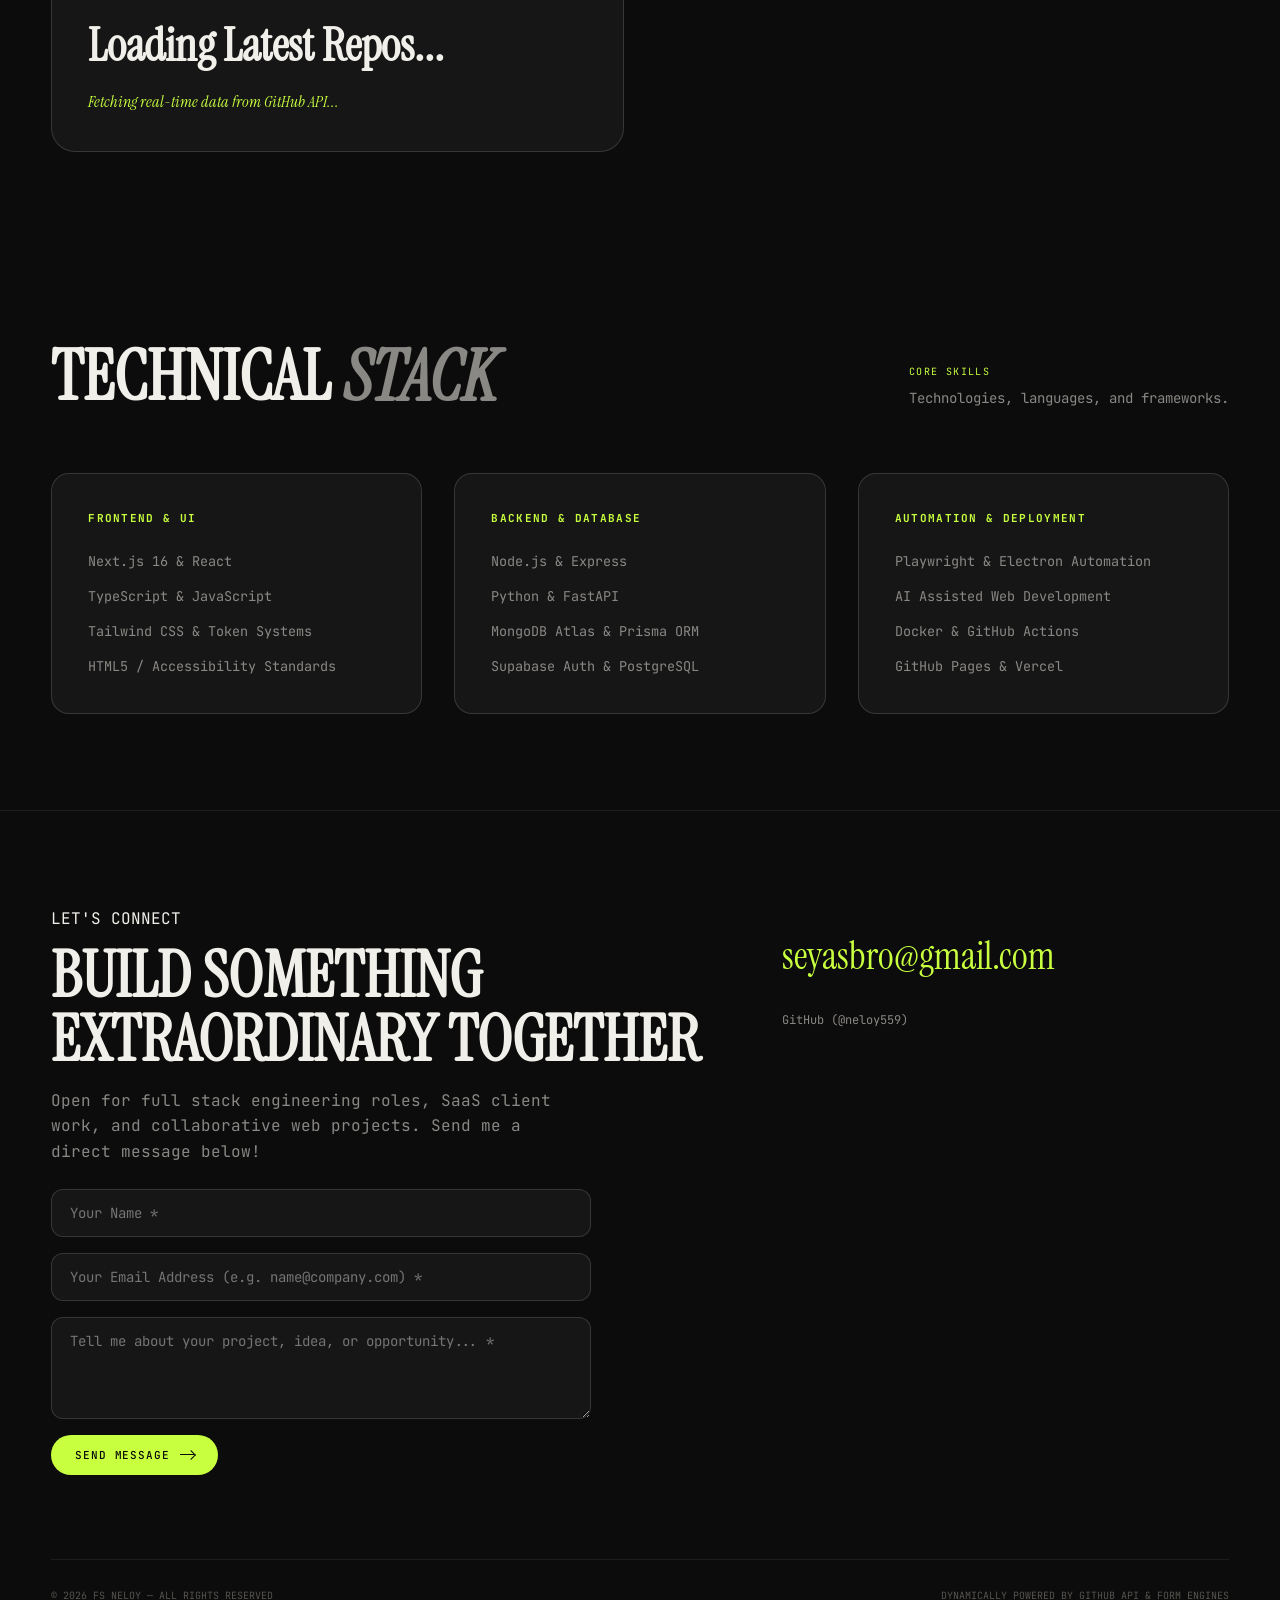
==== commit 7d53e41f: "Add live GitHub API sync, dynamic activity grid, hero profile picture, and contact form" ====
--- a/index.html
+++ b/index.html
@@ -52,7 +52,7 @@
     <nav class="nav-links" aria-label="Main Navigation">
       <a href="#about">About</a>
       <a href="#work">Featured Work</a>
-      <a href="#projects">All Repos</a>
+      <a href="#articles">Articles &amp; Activity</a>
       <a href="#stack">Tech Stack</a>
       <a href="#contact">Contact</a>
     </nav>
@@ -116,24 +116,24 @@
         </p>
         <div class="hero-actions">
           <a href="#work" class="btn btn-primary">VIEW FEATURED PROJECTS <span class="arrow" aria-hidden="true"></span></a>
-          <a href="https://github.com/neloy559" target="_blank" rel="noopener noreferrer" class="btn btn-ghost">GITHUB PROFILE (19+ REPOS)</a>
+          <a href="https://github.com/neloy559" target="_blank" rel="noopener noreferrer" class="btn btn-ghost" id="heroGithubBtn">GITHUB PROFILE (<span id="repoCountText">19</span> REPOS)</a>
         </div>
       </div>
 
       <div class="hero-portrait-wrap">
         <div class="hero-portrait in">
-          <img src="https://images.unsplash.com/photo-1534528741775-53994a69daeb?auto=format&fit=crop&w=800&q=80" alt="Portrait photo of FS Neloy" />
+          <img src="https://github.com/neloy559.png" id="heroAvatarImg" alt="Portrait photo of FS Neloy (@neloy559)" />
           <div class="duotone" aria-hidden="true"></div>
           <div class="overlay-ink" aria-hidden="true"></div>
         </div>
       </div>
     </section>
 
-    <!-- Proof Metrics Bar -->
-    <div class="proof" aria-label="FS Neloy Key Metrics">
+    <!-- Dynamic Live Proof Metrics Bar (Synced via GitHub API) -->
+    <div class="proof" aria-label="FS Neloy Live Key Metrics">
       <div class="proof-row">
-        <div class="proof-num">19<span class="u">+</span></div>
-        <div class="proof-lbl">Public Repositories on GitHub</div>
+        <div class="proof-num" id="statRepos">19<span class="u">+</span></div>
+        <div class="proof-lbl">Public GitHub Repos (Live Sync)</div>
       </div>
       <div class="proof-row">
         <div class="proof-num">NEXT<span class="u">16</span></div>
@@ -165,7 +165,7 @@
         </div>
         <div class="now-clock">
           <span>LOCAL TIME</span>
-          <b id="liveClock">14:42:00 PM</b>
+          <b id="liveClock">14:50:00 PM</b>
         </div>
       </div>
     </div>
@@ -346,6 +346,27 @@
           <a href="https://github.com/neloy559/badol-tyre-ghar-v4" target="_blank" rel="noopener noreferrer" class="btn btn-ghost">VIEW REPOSITORY <span class="arrow" aria-hidden="true"></span></a>
         </div>
       </article>
+    </div>
+  </section>
+
+  <!-- Live Dynamic Activity & Repos Section (Synced via API) -->
+  <section id="articles" class="section">
+    <div class="sh">
+      <h2>RECENT <span class="it">ACTIVITY</span></h2>
+      <div class="sh-side">
+        <span class="eyebrow">LIVE GITHUB FEED</span>
+        <span>Latest updated repositories and code updates from @neloy559.</span>
+      </div>
+    </div>
+
+    <div class="best-grid" id="liveActivityGrid">
+      <div class="feature">
+        <div class="feature-head">
+          <span class="feature-badge"><span class="dot"></span> LIVE SYNC</span>
+        </div>
+        <h3 class="feature-title">Loading Latest Repos...</h3>
+        <p class="feature-pitch">Fetching real-time data from GitHub API...</p>
+      </div>
     </div>
   </section>
 
@@ -392,13 +413,37 @@
     </div>
   </section>
 
-  <!-- Contact Footer -->
-  <footer id="contact" class="section footer" role="contentinfo">
+  <!-- Interactive Live Working Contact Form & Modal -->
+  <section id="contact" class="section footer" role="contentinfo">
     <div class="footer-wrap">
       <div class="footer-left">
         <span class="eyebrow">LET'S CONNECT</span>
         <h2>BUILD SOMETHING <br /><span class="it">EXTRAORDINARY TOGETHER</span></h2>
-        <p>Open for full stack engineering roles, SaaS client work, and collaborative web projects.</p>
+        <p>Open for full stack engineering roles, SaaS client work, and collaborative web projects. Send me a direct message below!</p>
+        
+        <!-- Live Working Contact Form (Web3Forms Endpoint Integration) -->
+        <form id="contactForm" class="contact-form" action="https://api.web3forms.com/submit" method="POST">
+          <input type="hidden" name="access_key" value="YOUR_WEB3FORMS_KEY" />
+          <input type="hidden" name="subject" value="New Portfolio Message for FS Neloy" />
+          <input type="hidden" name="from_name" value="FS Neloy Portfolio Visitor" />
+
+          <div class="form-group">
+            <label for="senderName" class="sr-only">Your Name</label>
+            <input type="text" id="senderName" name="name" class="form-input" placeholder="Your Name *" required />
+          </div>
+          <div class="form-group">
+            <label for="senderEmail" class="sr-only">Your Email Address</label>
+            <input type="email" id="senderEmail" name="email" class="form-input" placeholder="Your Email Address (e.g. name@company.com) *" required />
+          </div>
+          <div class="form-group">
+            <label for="senderMessage" class="sr-only">Your Message</label>
+            <textarea id="senderMessage" name="message" class="form-input form-textarea" rows="4" placeholder="Tell me about your project, idea, or opportunity... *" required></textarea>
+          </div>
+          <button type="submit" id="formSubmitBtn" class="btn btn-primary form-submit">
+            <span>SEND MESSAGE</span> <span class="arrow" aria-hidden="true"></span>
+          </button>
+          <div id="formStatus" class="form-status" aria-live="polite"></div>
+        </form>
       </div>
 
       <div class="footer-links">
@@ -410,7 +455,7 @@
     </div>
     <div class="footer-bottom">
       <span>© 2026 FS NELOY — ALL RIGHTS RESERVED</span>
-      <span>BUILT WITH DESIGN.MD &amp; SKILL.MD SYSTEM SPECIFICATION</span>
+      <span>DYNAMICALLY POWERED BY GITHUB API &amp; FORM ENGINES</span>
     </div>
   </footer>
 
--- a/index.css
+++ b/index.css
@@ -94,7 +94,7 @@
 }
 
 /* Accessibility Focus-Visible Rules */
-a:focus-visible, button:focus-visible, input:focus-visible {
+a:focus-visible, button:focus-visible, input:focus-visible, textarea:focus-visible {
   outline: 2px solid var(--color-surface-muted);
   outline-offset: 4px;
 }
@@ -182,7 +182,7 @@
   box-shadow: 0 0 14px 4px var(--color-surface-muted);
 }
 
-/* ─────────── NAVIGATION ─────────── */
+/* Navigation */
 .nav {
   position: fixed;
   inset: 0 0 auto 0;
@@ -257,7 +257,7 @@
   color: var(--color-surface-muted);
 }
 
-/* ─────────── COMMAND MODAL ─────────── */
+/* Command Modal */
 .cmd-modal {
   position: fixed;
   inset: 0;
@@ -351,7 +351,7 @@
   font-weight: bold;
 }
 
-/* ─────────── HERO SECTION ─────────── */
+/* Hero Section */
 .hero-wrap {
   min-height: 100vh;
   display: flex;
@@ -429,7 +429,7 @@
   flex-wrap: wrap;
 }
 
-/* BUTTONS */
+/* Buttons */
 .btn {
   display: inline-flex;
   align-items: center;
@@ -488,7 +488,7 @@
   transform: translate(0.5px, -50%) rotate(45deg);
 }
 
-/* PORTRAIT */
+/* Portrait */
 .hero-portrait-wrap {
   display: flex;
   justify-content: flex-end;
@@ -525,7 +525,7 @@
   pointer-events: none;
 }
 
-/* ─────────── PROOF METRICS BAR ─────────── */
+/* Proof Metrics */
 .proof {
   width: 100%;
   padding: 32px var(--pad-x);
@@ -572,7 +572,7 @@
   color: var(--color-text-secondary);
 }
 
-/* ─────────── NOW CARD ─────────── */
+/* Now Card */
 .now-wrap {
   padding: 56px var(--pad-x);
   max-width: var(--maxw);
@@ -631,7 +631,7 @@
   font-size: 14px;
 }
 
-/* ─────────── SECTIONS & HEADERS ─────────── */
+/* Sections & Headers */
 .section {
   padding: 96px var(--pad-x);
   max-width: var(--maxw);
@@ -678,7 +678,7 @@
   color: var(--color-surface-muted);
 }
 
-/* ─────────── ABOUT ─────────── */
+/* About */
 .about-wrap {
   display: grid;
   grid-template-columns: 1fr 1.4fr;
@@ -733,7 +733,7 @@
   color: var(--color-surface-muted);
 }
 
-/* ─────────── FEATURED WORK GRID ─────────── */
+/* Featured Work Grid */
 .best-grid {
   display: grid;
   grid-template-columns: 1fr 1fr;
@@ -848,7 +848,60 @@
   margin-top: auto;
 }
 
-/* ─────────── TECH STACK GRID ─────────── */
+/* Contact Form Styling */
+.contact-form {
+  display: flex;
+  flex-direction: column;
+  gap: 16px;
+  margin-top: 24px;
+  max-width: 540px;
+}
+
+.form-group {
+  display: flex;
+  flex-direction: column;
+}
+
+.form-input {
+  width: 100%;
+  padding: 14px 18px;
+  background: var(--color-surface-raised);
+  border: 1px solid var(--color-border-muted);
+  border-radius: 12px;
+  color: var(--color-text-primary);
+  font-family: var(--font-family-primary);
+  font-size: 14px;
+  transition: border-color var(--motion-duration-fast);
+}
+
+.form-input:focus {
+  border-color: var(--color-surface-muted);
+  outline: none;
+}
+
+.form-textarea {
+  resize: vertical;
+}
+
+.form-submit {
+  align-self: flex-start;
+}
+
+.form-status {
+  font-family: var(--font-family-primary);
+  font-size: 12px;
+  margin-top: 8px;
+}
+
+.form-status.success {
+  color: var(--color-surface-muted);
+}
+
+.form-status.info {
+  color: var(--color-text-secondary);
+}
+
+/* Tech Stack Grid */
 .stack-grid {
   display: grid;
   grid-template-columns: repeat(3, 1fr);
@@ -888,7 +941,7 @@
   color: var(--color-surface-muted);
 }
 
-/* ─────────── FOOTER ─────────── */
+/* Footer */
 .footer {
   border-top: 1px solid var(--color-border-subtle);
   padding-bottom: 40px;
@@ -896,10 +949,10 @@
 
 .footer-wrap {
   display: grid;
-  grid-template-columns: 1fr 1fr;
+  grid-template-columns: 1.2fr 0.8fr;
   gap: 60px;
   margin-bottom: 60px;
-  align-items: center;
+  align-items: start;
 }
 
 .footer-left h2 {
@@ -912,15 +965,16 @@
 
 .footer-left p {
   color: var(--color-text-secondary);
-  max-width: 40ch;
+  max-width: 50ch;
   line-height: 1.6;
 }
 
 .footer-links {
   display: flex;
   flex-direction: column;
-  justify-content: center;
+  justify-content: flex-start;
   gap: 24px;
+  padding-top: 20px;
 }
 
 .footer-link {
@@ -951,7 +1005,7 @@
   padding-top: 28px;
 }
 
-/* ─────────── RESPONSIVE BREAKPOINTS ─────────── */
+/* Responsive Breakpoints */
 @media (max-width: 1024px) {
   .best-grid { grid-template-columns: 1fr; }
   .stack-grid { grid-template-columns: 1fr; }
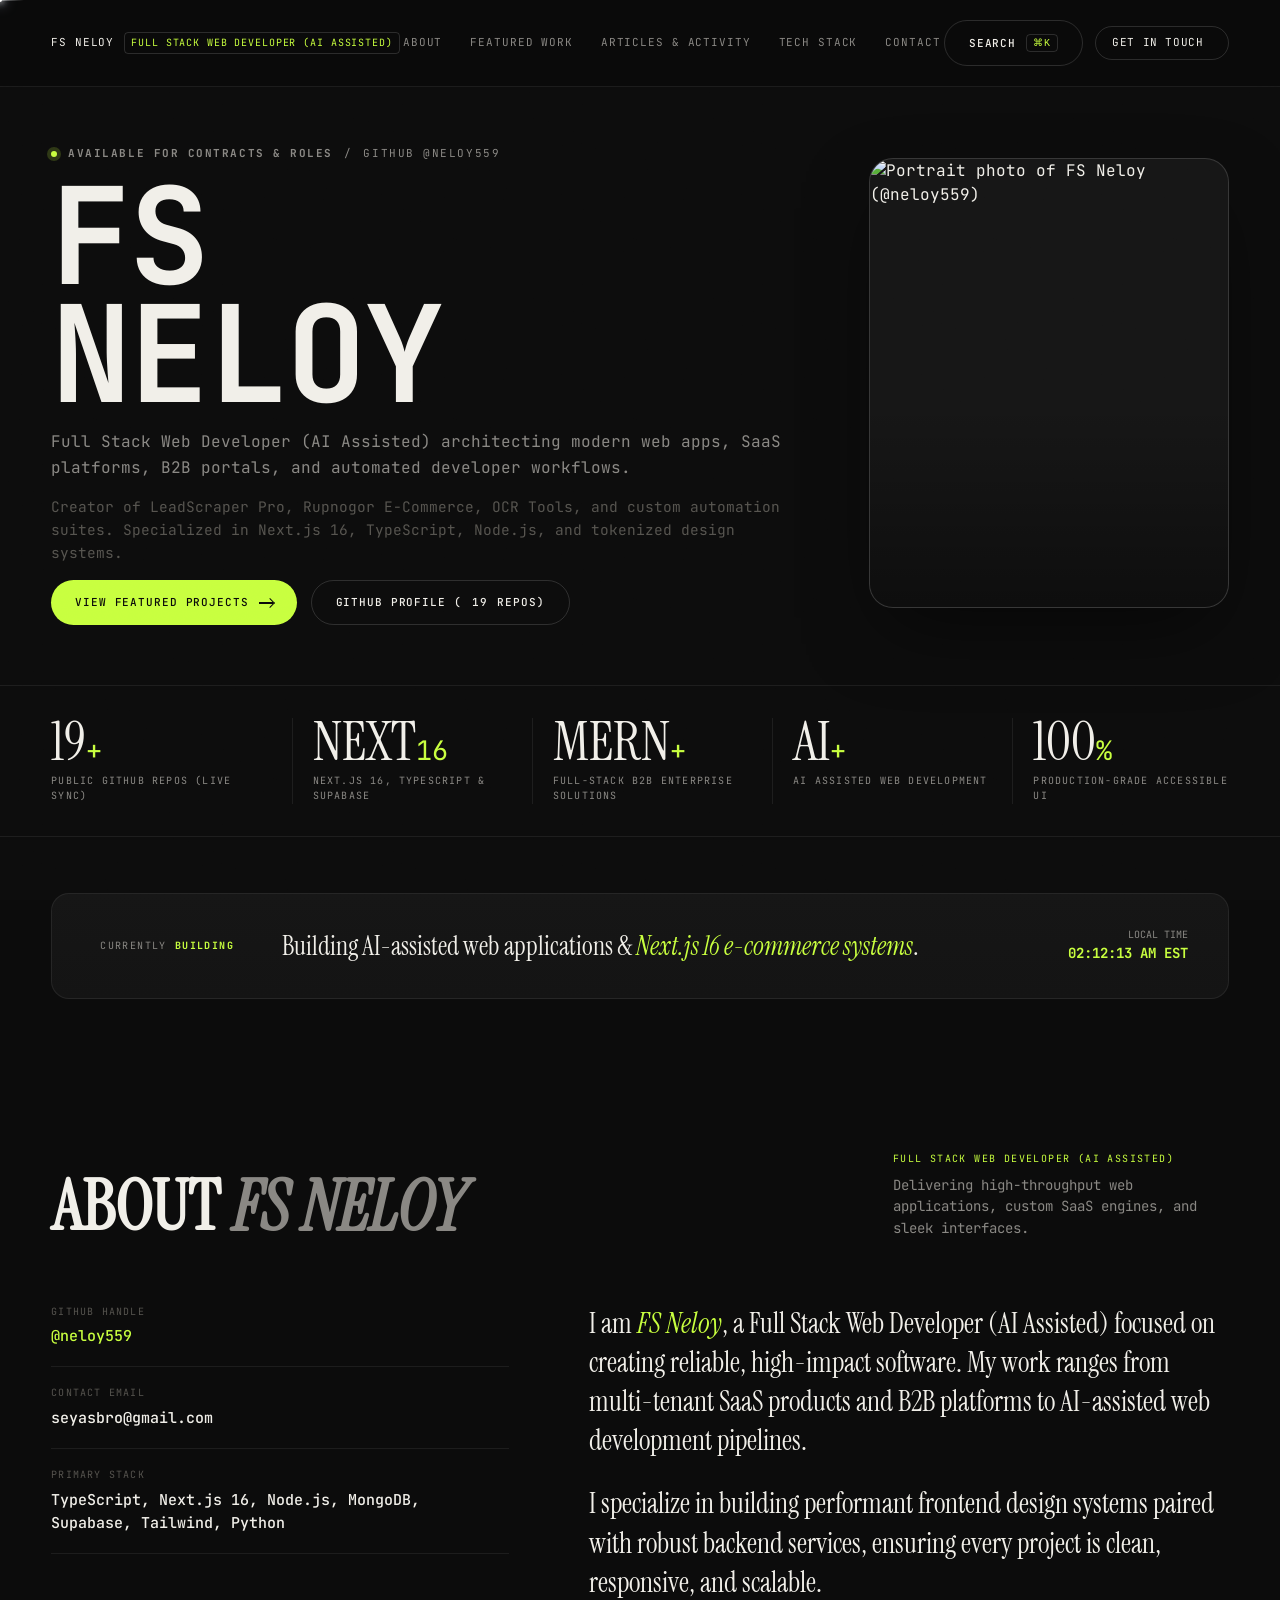
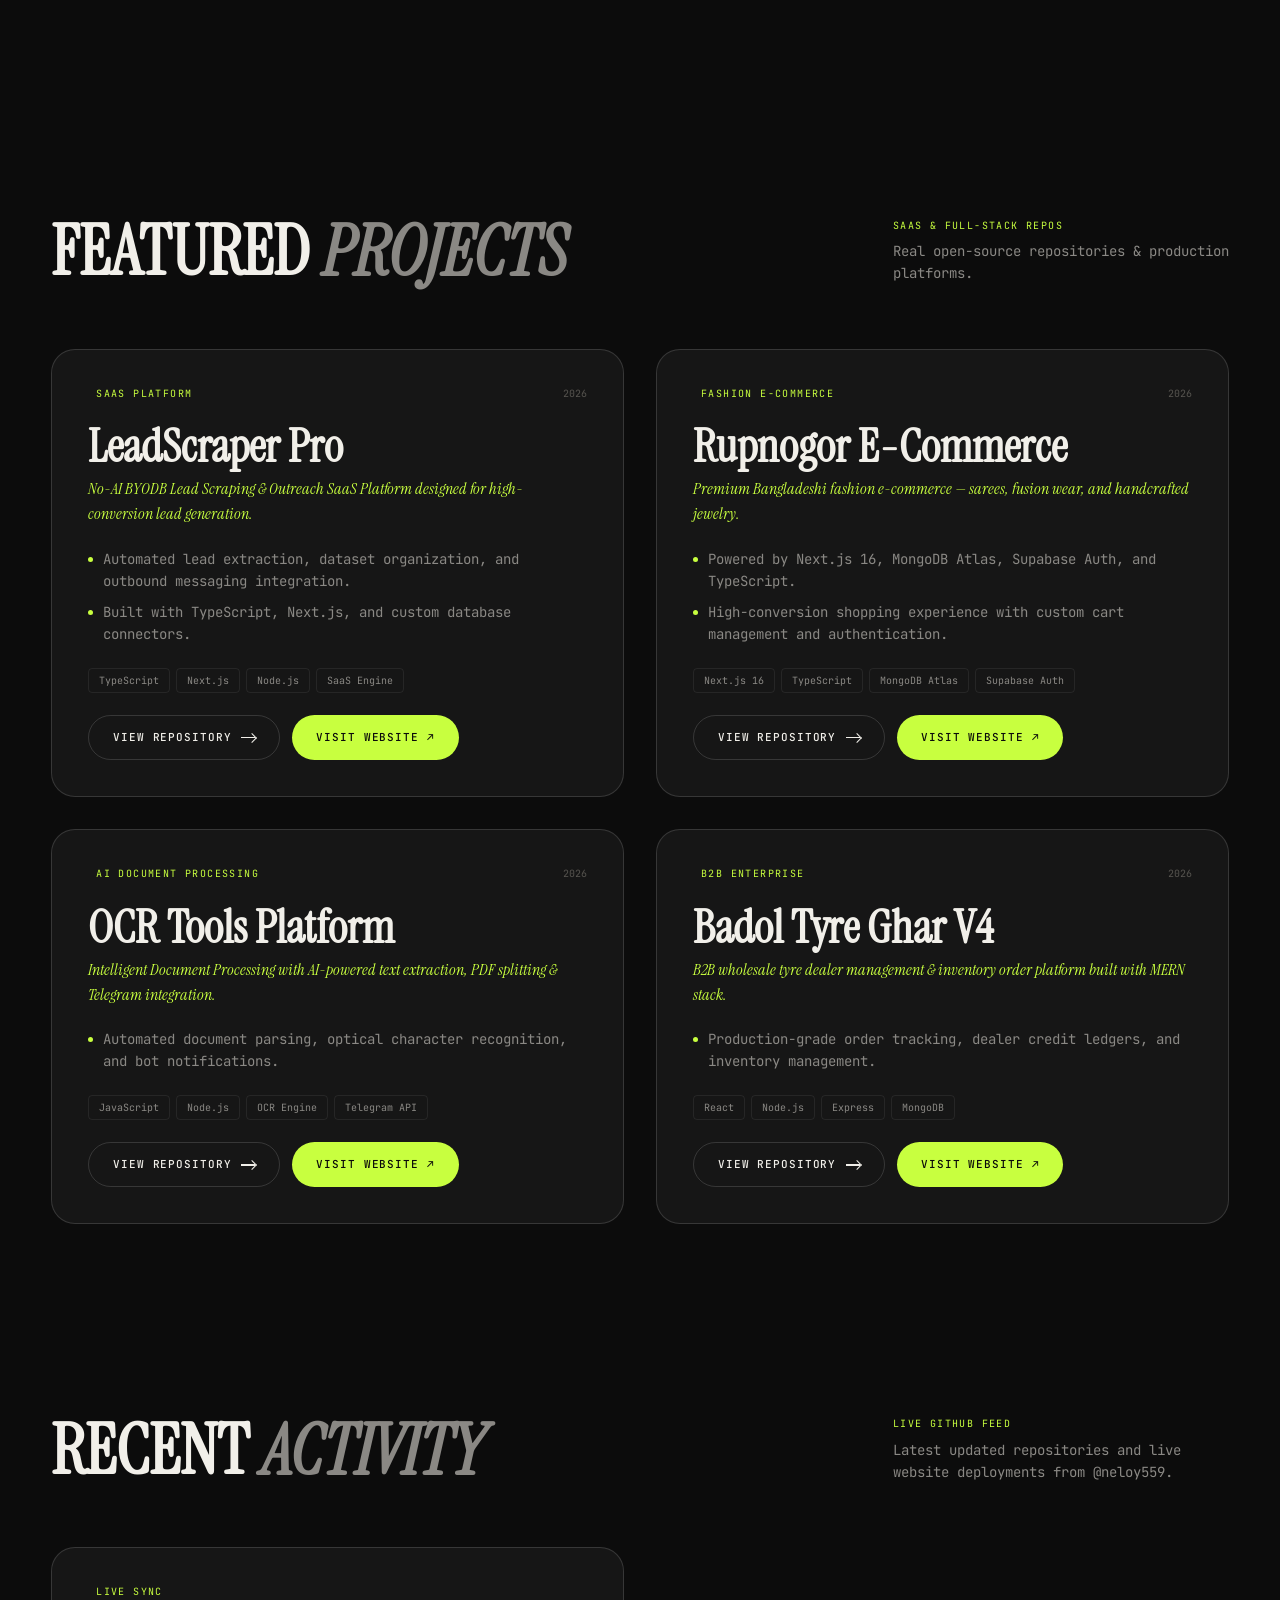
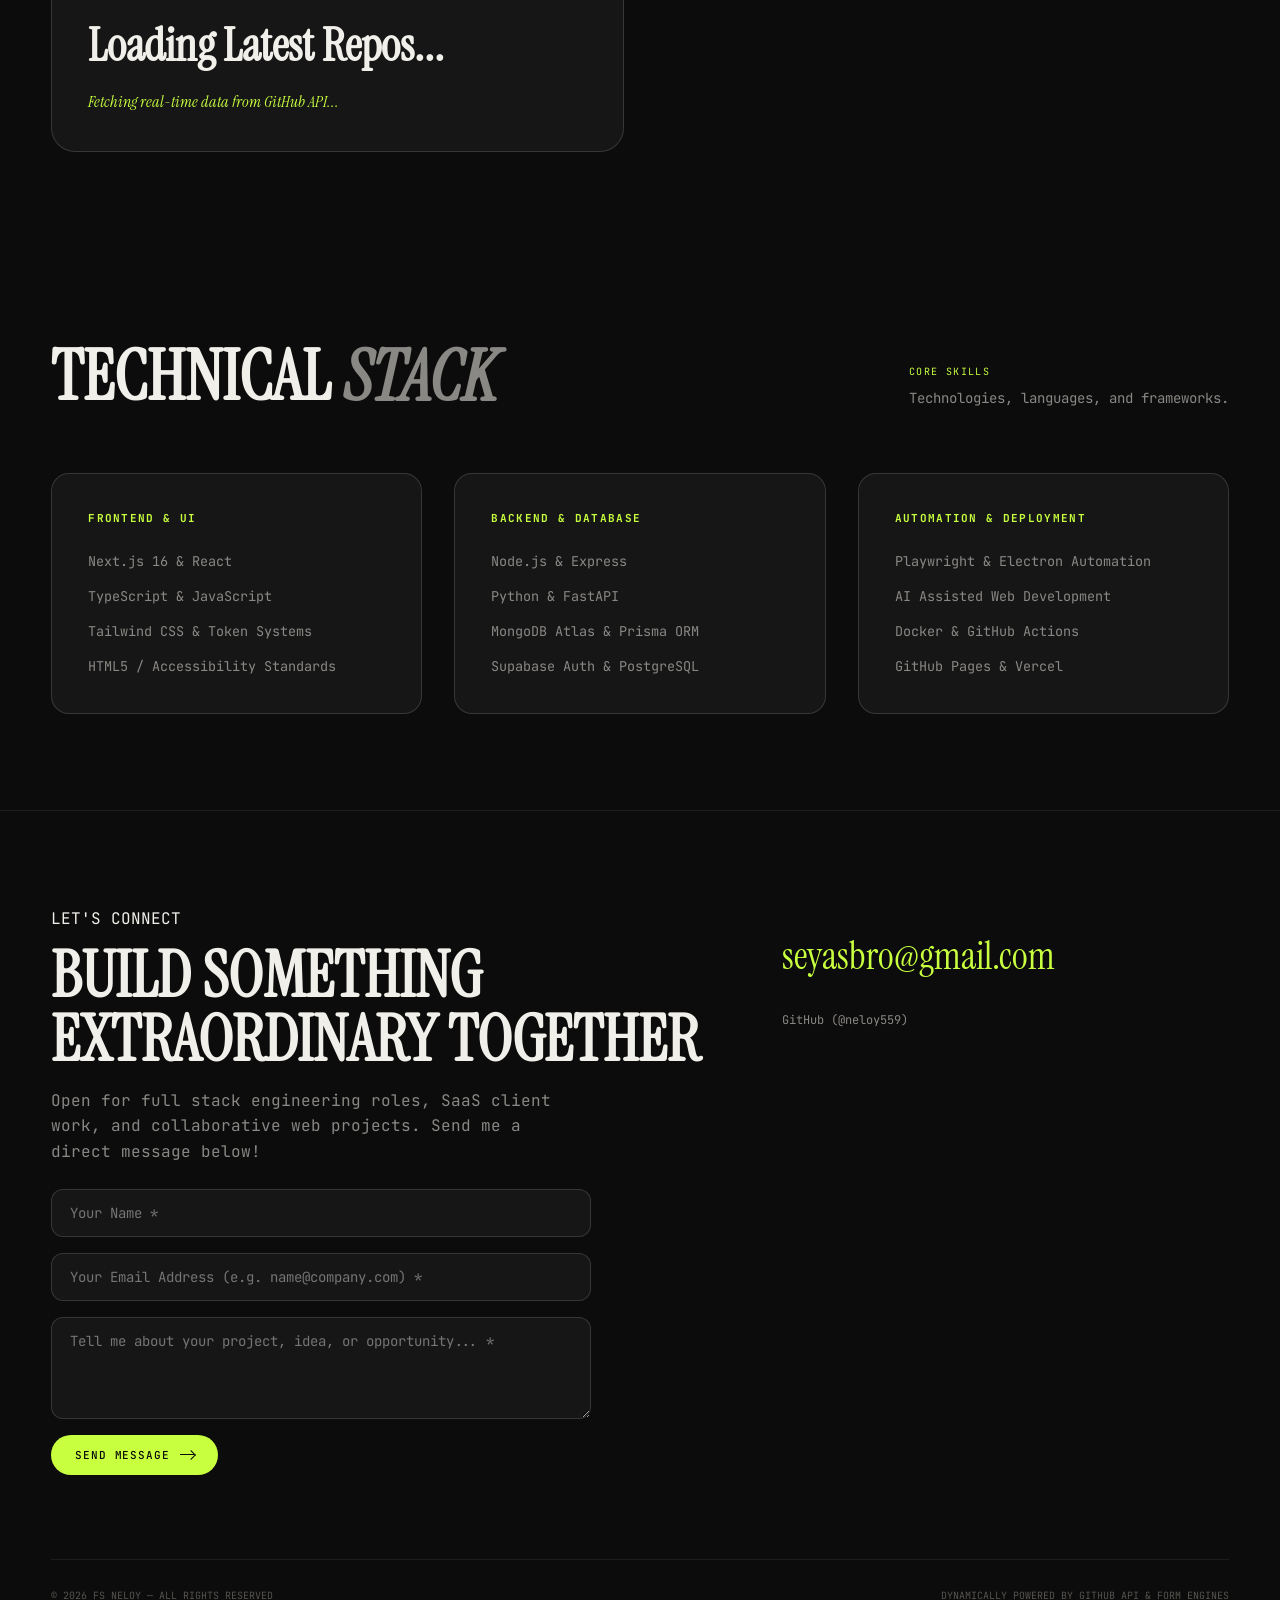
==== commit 9d2412fe: "Add VISIT WEBSITE CTA buttons to project cards" ====
--- a/index.html
+++ b/index.html
@@ -129,8 +129,8 @@
       </div>
     </section>
 
-    <!-- Dynamic Live Proof Metrics Bar (Synced via GitHub API) -->
-    <div class="proof" aria-label="FS Neloy Live Key Metrics">
+    <!-- Proof Metrics Bar -->
+    <div class="proof" aria-label="FS Neloy Key Metrics">
       <div class="proof-row">
         <div class="proof-num" id="statRepos">19<span class="u">+</span></div>
         <div class="proof-lbl">Public GitHub Repos (Live Sync)</div>
@@ -165,7 +165,7 @@
         </div>
         <div class="now-clock">
           <span>LOCAL TIME</span>
-          <b id="liveClock">14:50:00 PM</b>
+          <b id="liveClock">15:00:00 PM</b>
         </div>
       </div>
     </div>
@@ -250,6 +250,7 @@
         </div>
         <div class="feature-actions">
           <a href="https://github.com/neloy559/leadscraper-pro" target="_blank" rel="noopener noreferrer" class="btn btn-ghost">VIEW REPOSITORY <span class="arrow" aria-hidden="true"></span></a>
+          <a href="https://github.com/neloy559/leadscraper-pro" target="_blank" rel="noopener noreferrer" class="btn btn-primary">VISIT WEBSITE ↗</a>
         </div>
       </article>
 
@@ -284,6 +285,7 @@
         </div>
         <div class="feature-actions">
           <a href="https://github.com/neloy559/rupnogor-project" target="_blank" rel="noopener noreferrer" class="btn btn-ghost">VIEW REPOSITORY <span class="arrow" aria-hidden="true"></span></a>
+          <a href="https://github.com/neloy559/rupnogor-project" target="_blank" rel="noopener noreferrer" class="btn btn-primary">VISIT WEBSITE ↗</a>
         </div>
       </article>
 
@@ -314,6 +316,7 @@
         </div>
         <div class="feature-actions">
           <a href="https://github.com/neloy559/OCR-Tools" target="_blank" rel="noopener noreferrer" class="btn btn-ghost">VIEW REPOSITORY <span class="arrow" aria-hidden="true"></span></a>
+          <a href="https://github.com/neloy559/OCR-Tools" target="_blank" rel="noopener noreferrer" class="btn btn-primary">VISIT WEBSITE ↗</a>
         </div>
       </article>
 
@@ -344,18 +347,19 @@
         </div>
         <div class="feature-actions">
           <a href="https://github.com/neloy559/badol-tyre-ghar-v4" target="_blank" rel="noopener noreferrer" class="btn btn-ghost">VIEW REPOSITORY <span class="arrow" aria-hidden="true"></span></a>
+          <a href="https://github.com/neloy559/badol-tyre-ghar-v4" target="_blank" rel="noopener noreferrer" class="btn btn-primary">VISIT WEBSITE ↗</a>
         </div>
       </article>
     </div>
   </section>
 
-  <!-- Live Dynamic Activity & Repos Section (Synced via API) -->
+  <!-- Live Dynamic Activity & Repos Section (Synced via API with Visit Website Buttons) -->
   <section id="articles" class="section">
     <div class="sh">
       <h2>RECENT <span class="it">ACTIVITY</span></h2>
       <div class="sh-side">
         <span class="eyebrow">LIVE GITHUB FEED</span>
-        <span>Latest updated repositories and code updates from @neloy559.</span>
+        <span>Latest updated repositories and live website deployments from @neloy559.</span>
       </div>
     </div>
 
@@ -421,7 +425,7 @@
         <h2>BUILD SOMETHING <br /><span class="it">EXTRAORDINARY TOGETHER</span></h2>
         <p>Open for full stack engineering roles, SaaS client work, and collaborative web projects. Send me a direct message below!</p>
         
-        <!-- Live Working Contact Form (Web3Forms Endpoint Integration) -->
+        <!-- Live Working Contact Form -->
         <form id="contactForm" class="contact-form" action="https://api.web3forms.com/submit" method="POST">
           <input type="hidden" name="access_key" value="YOUR_WEB3FORMS_KEY" />
           <input type="hidden" name="subject" value="New Portfolio Message for FS Neloy" />
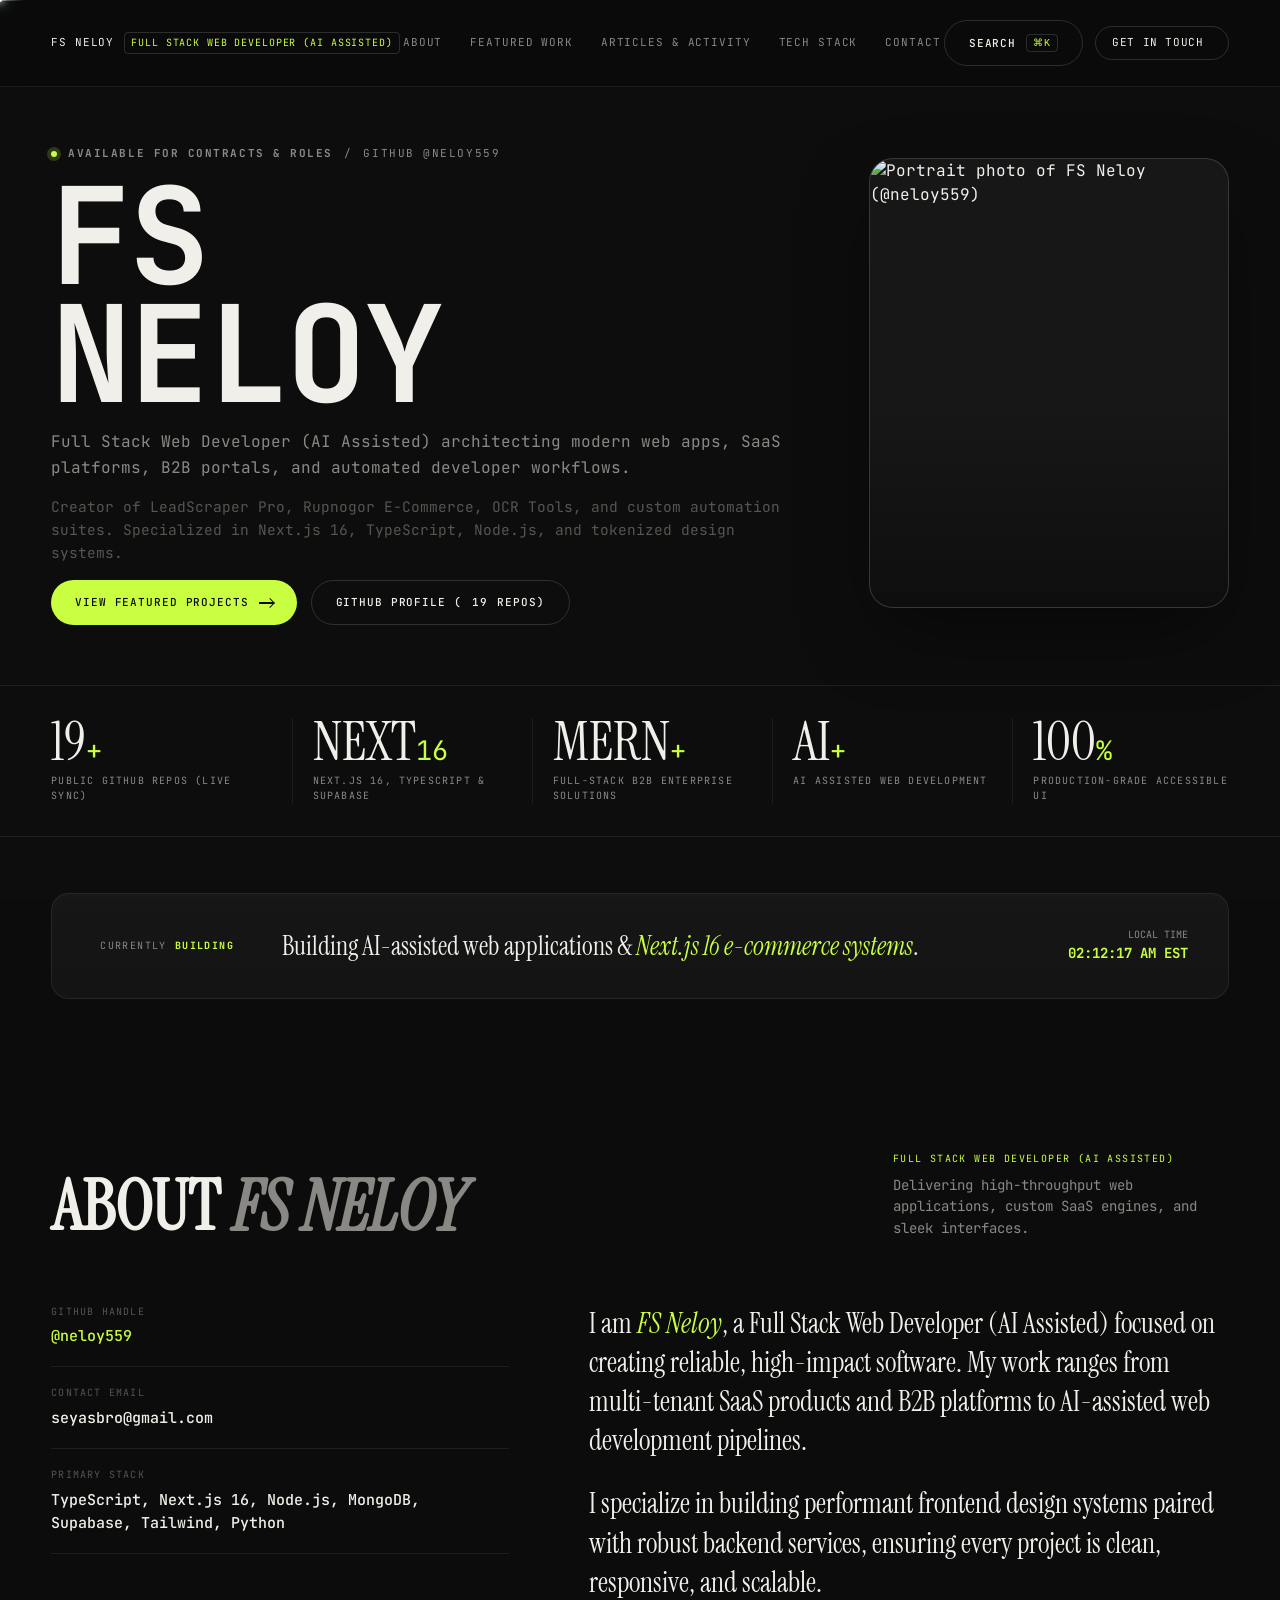
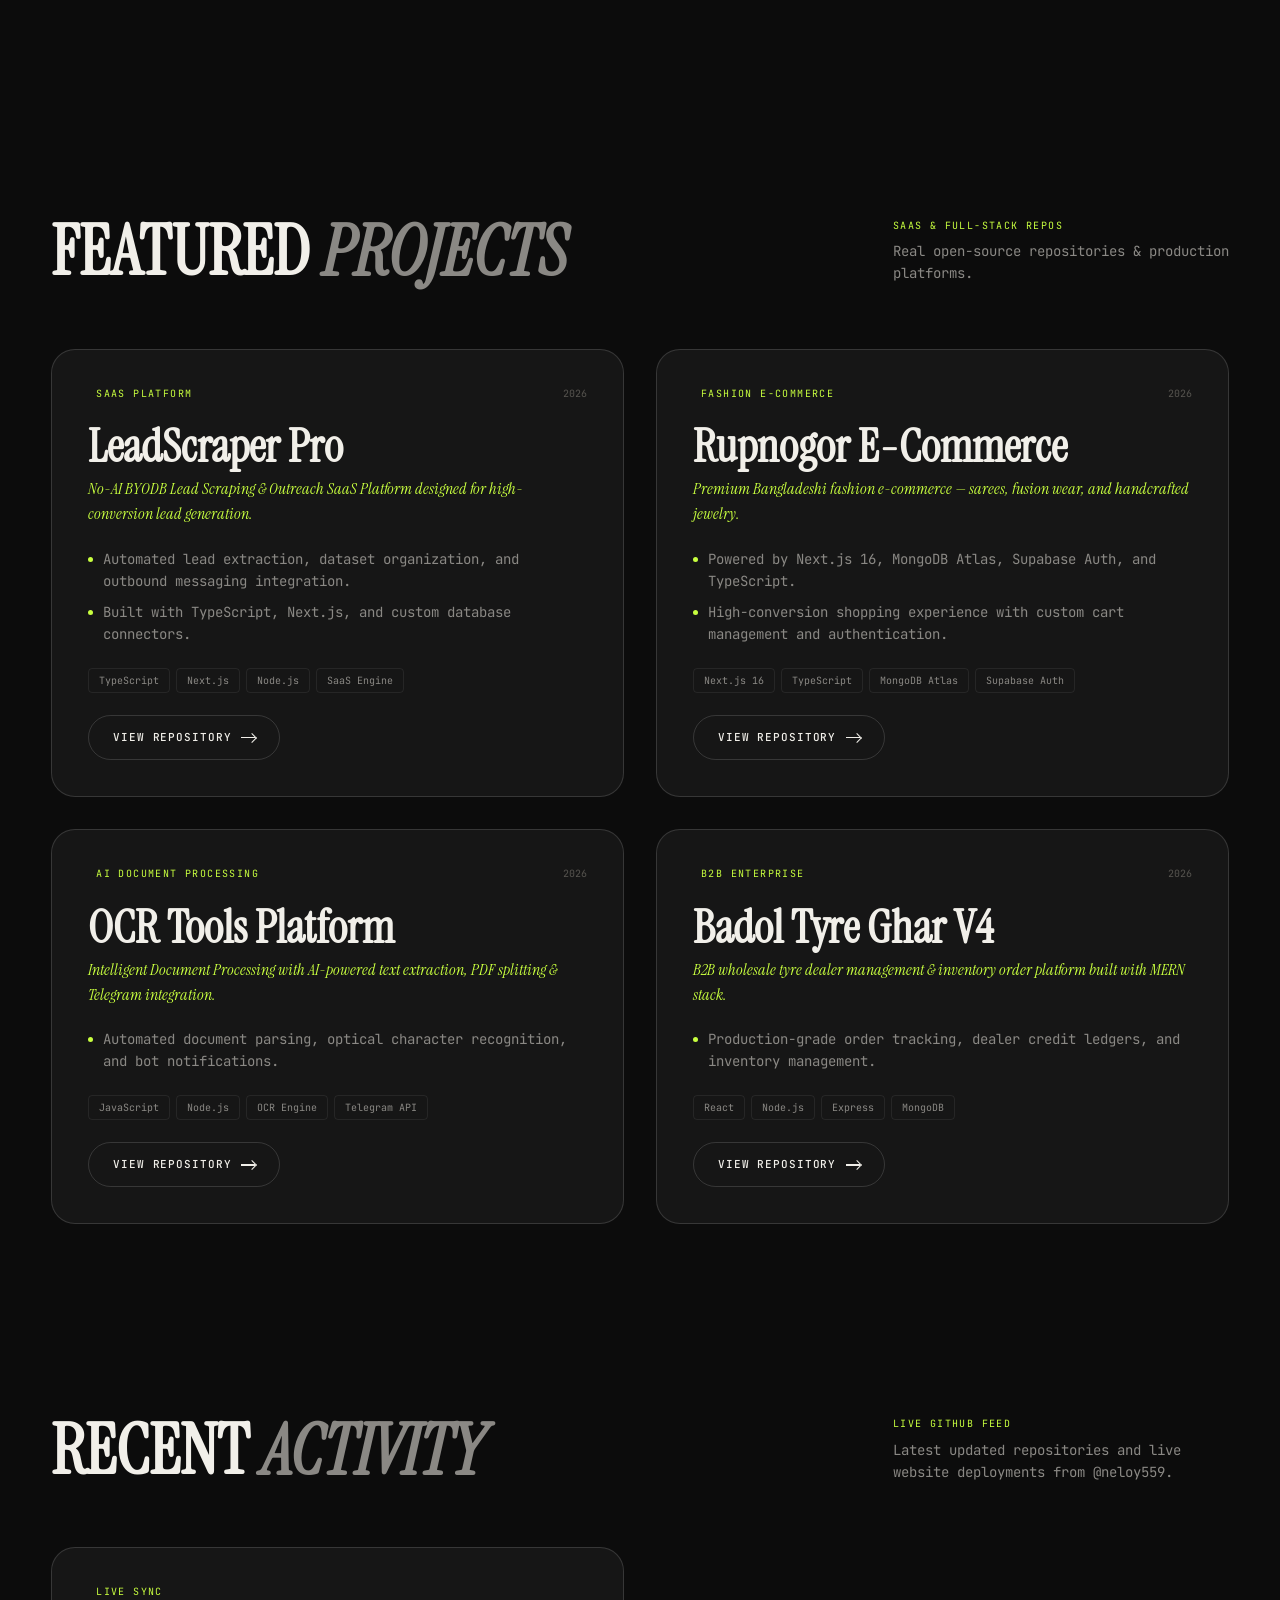
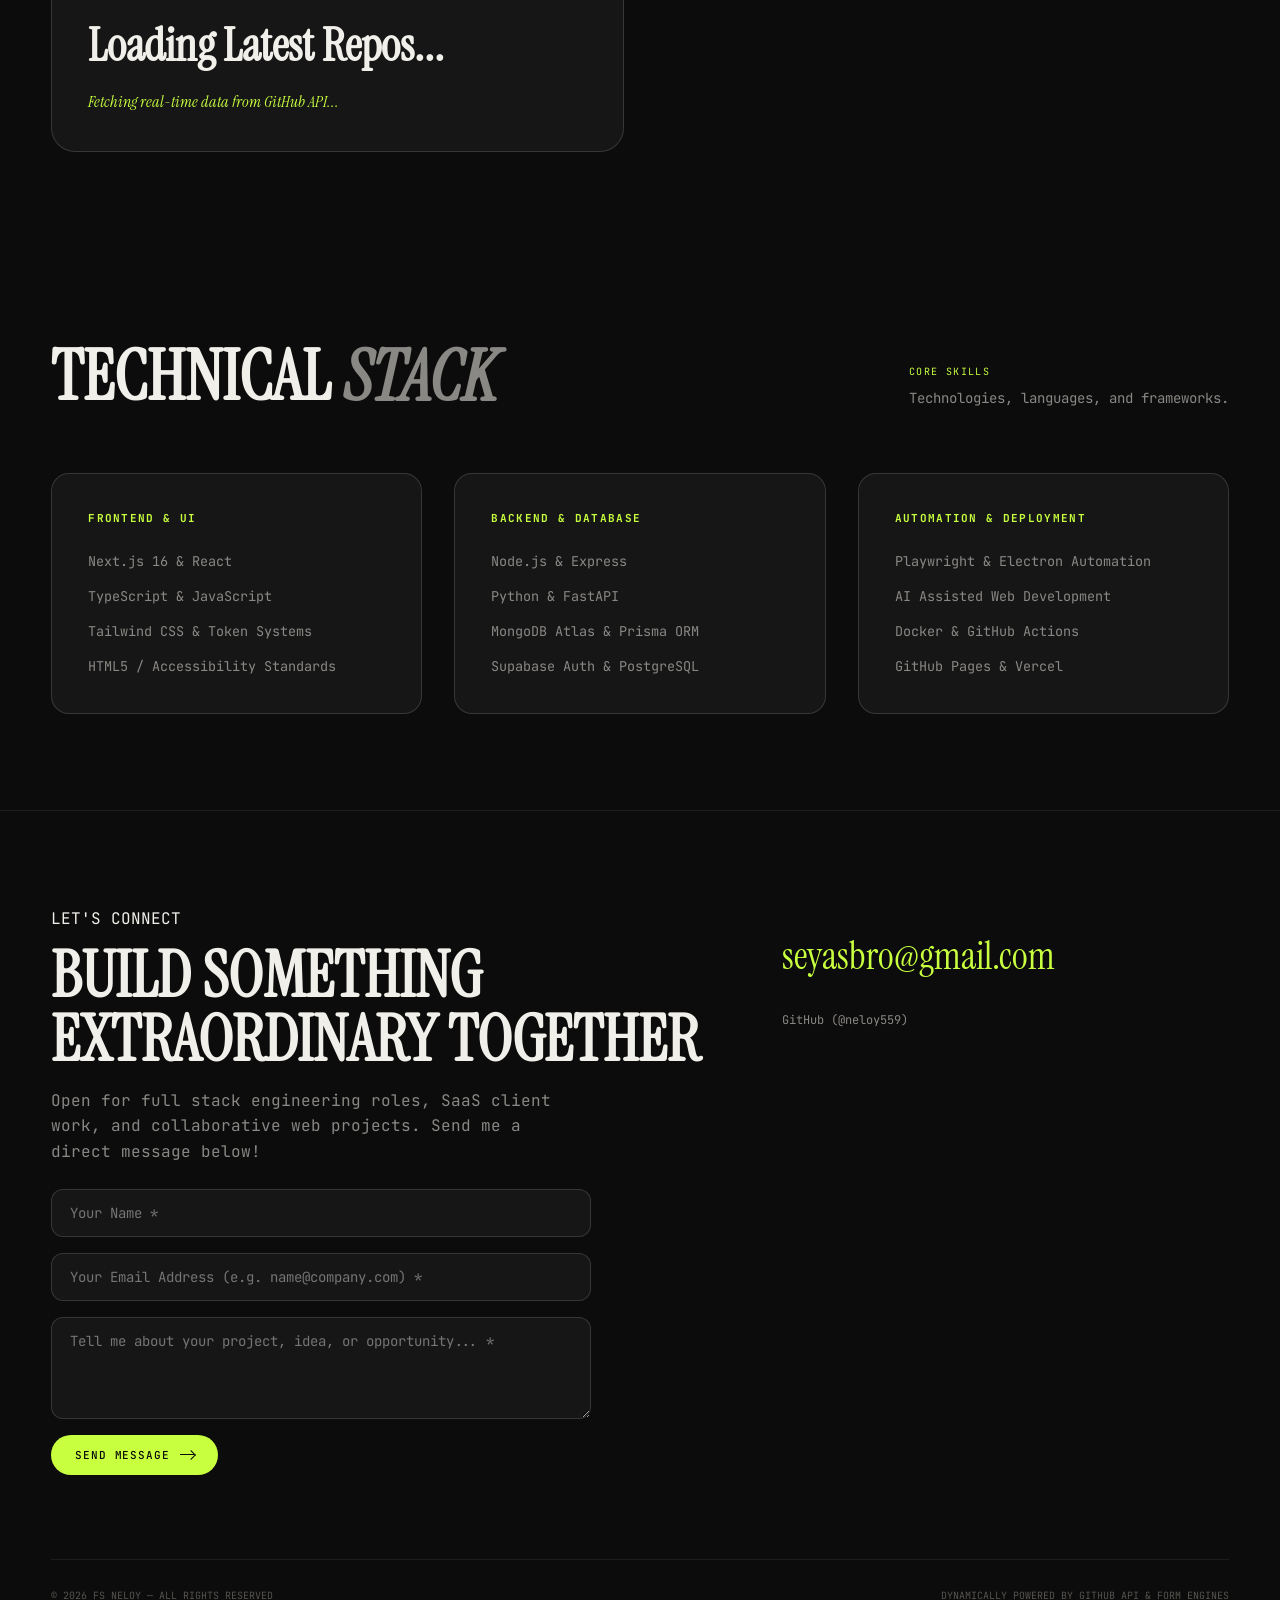
==== commit 8689ef63: "Only render VISIT WEBSITE button if project has a live URL/homepage" ====
--- a/index.html
+++ b/index.html
@@ -165,7 +165,7 @@
         </div>
         <div class="now-clock">
           <span>LOCAL TIME</span>
-          <b id="liveClock">15:00:00 PM</b>
+          <b id="liveClock">15:03:00 PM</b>
         </div>
       </div>
     </div>
@@ -250,11 +250,10 @@
         </div>
         <div class="feature-actions">
           <a href="https://github.com/neloy559/leadscraper-pro" target="_blank" rel="noopener noreferrer" class="btn btn-ghost">VIEW REPOSITORY <span class="arrow" aria-hidden="true"></span></a>
-          <a href="https://github.com/neloy559/leadscraper-pro" target="_blank" rel="noopener noreferrer" class="btn btn-primary">VISIT WEBSITE ↗</a>
         </div>
       </article>
 
-      <!-- Card 2: Rupnogor Project -->
+      <!-- Card 2: Rupnogor Project (Has live domain) -->
       <article class="feature">
         <div class="feature-head">
           <div class="feature-badge">
@@ -285,7 +284,6 @@
         </div>
         <div class="feature-actions">
           <a href="https://github.com/neloy559/rupnogor-project" target="_blank" rel="noopener noreferrer" class="btn btn-ghost">VIEW REPOSITORY <span class="arrow" aria-hidden="true"></span></a>
-          <a href="https://github.com/neloy559/rupnogor-project" target="_blank" rel="noopener noreferrer" class="btn btn-primary">VISIT WEBSITE ↗</a>
         </div>
       </article>
 
@@ -316,7 +314,6 @@
         </div>
         <div class="feature-actions">
           <a href="https://github.com/neloy559/OCR-Tools" target="_blank" rel="noopener noreferrer" class="btn btn-ghost">VIEW REPOSITORY <span class="arrow" aria-hidden="true"></span></a>
-          <a href="https://github.com/neloy559/OCR-Tools" target="_blank" rel="noopener noreferrer" class="btn btn-primary">VISIT WEBSITE ↗</a>
         </div>
       </article>
 
@@ -347,13 +344,12 @@
         </div>
         <div class="feature-actions">
           <a href="https://github.com/neloy559/badol-tyre-ghar-v4" target="_blank" rel="noopener noreferrer" class="btn btn-ghost">VIEW REPOSITORY <span class="arrow" aria-hidden="true"></span></a>
-          <a href="https://github.com/neloy559/badol-tyre-ghar-v4" target="_blank" rel="noopener noreferrer" class="btn btn-primary">VISIT WEBSITE ↗</a>
         </div>
       </article>
     </div>
   </section>
 
-  <!-- Live Dynamic Activity & Repos Section (Synced via API with Visit Website Buttons) -->
+  <!-- Live Dynamic Activity & Repos Section (Only renders VISIT WEBSITE button if live homepage URL exists) -->
   <section id="articles" class="section">
     <div class="sh">
       <h2>RECENT <span class="it">ACTIVITY</span></h2>
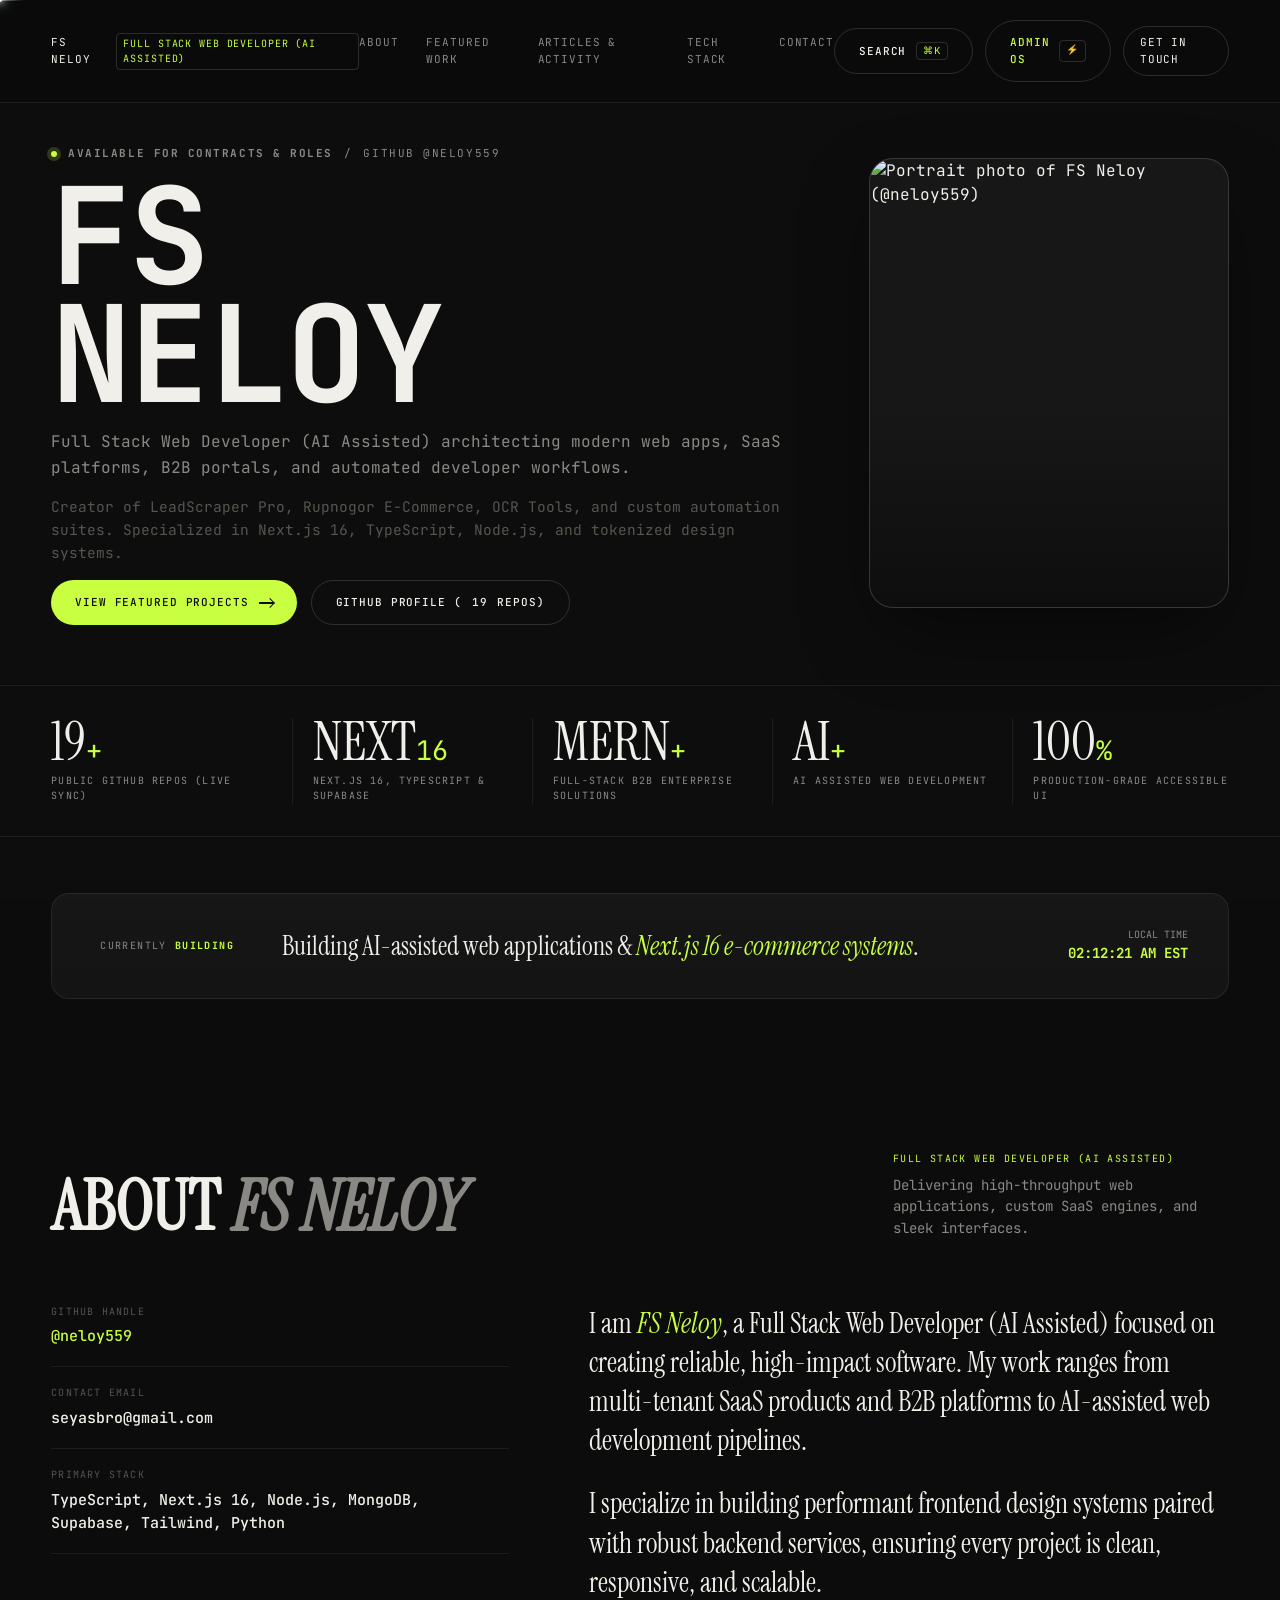
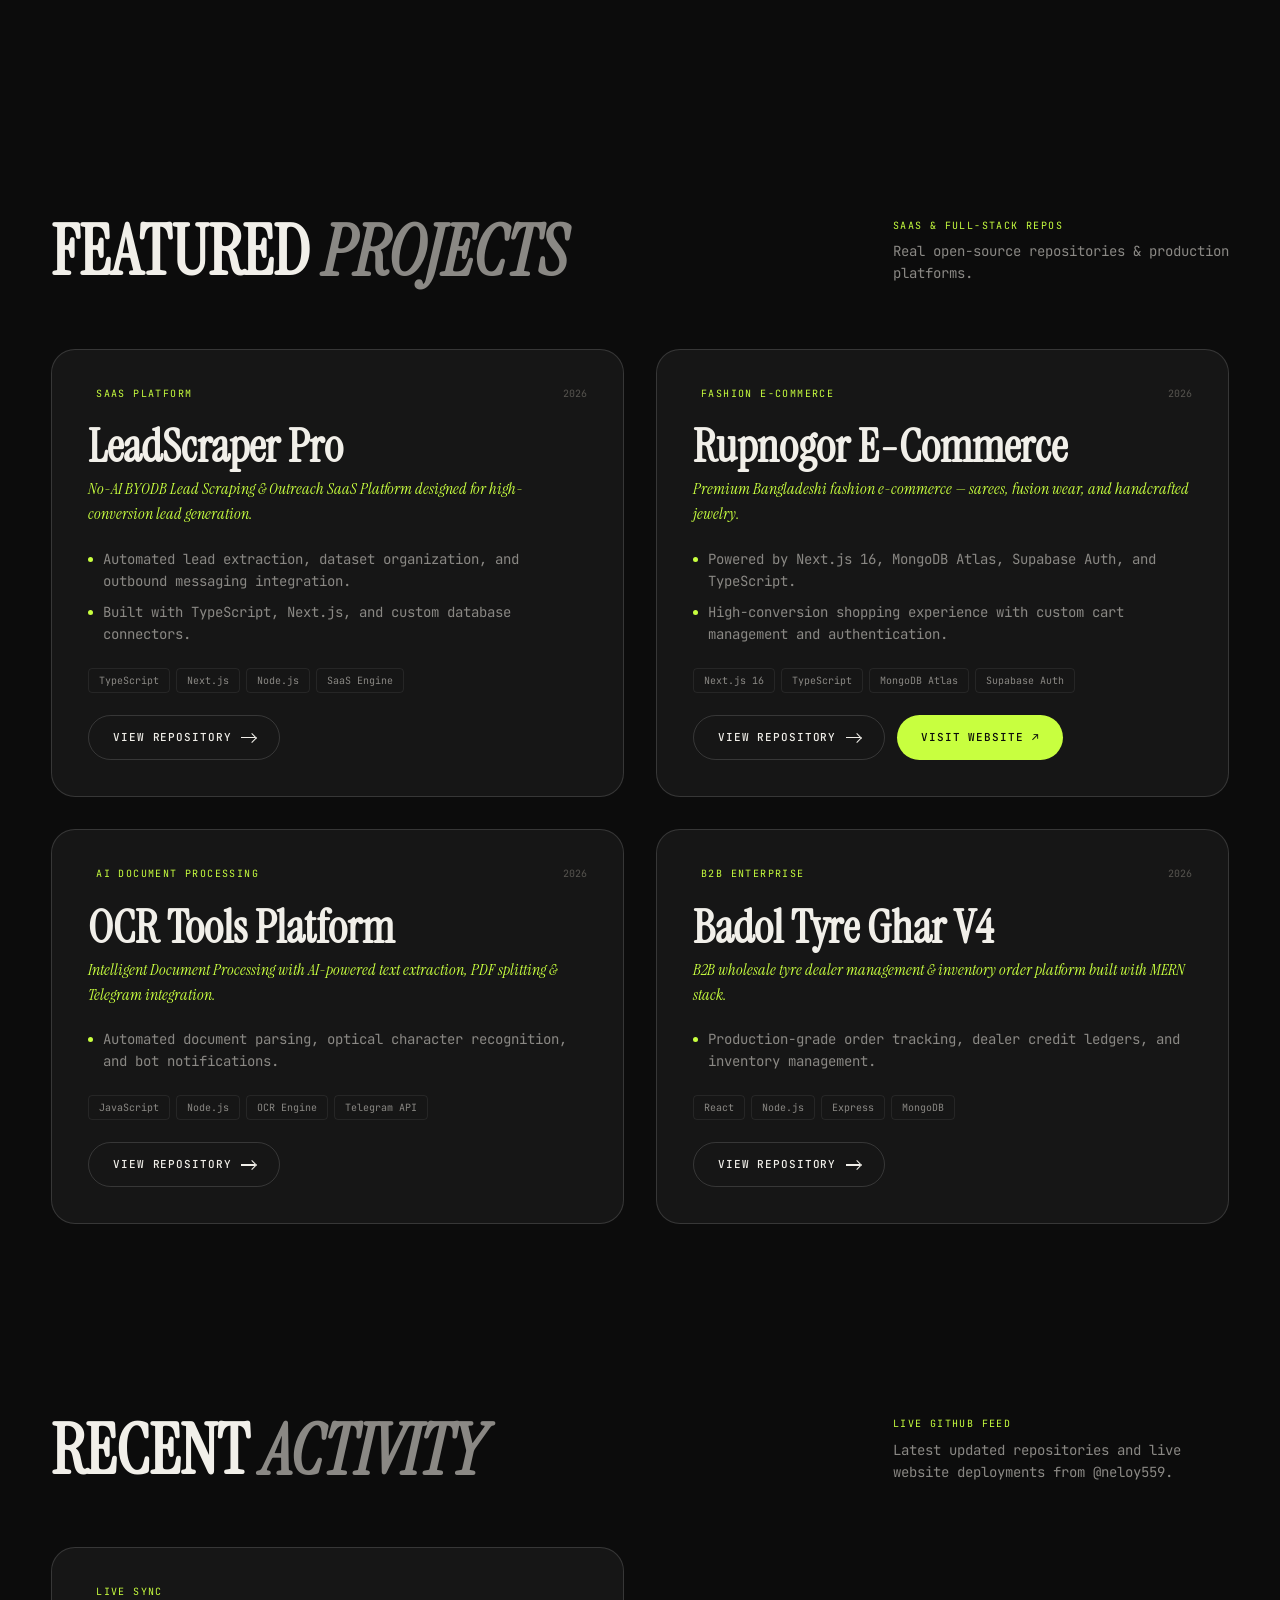
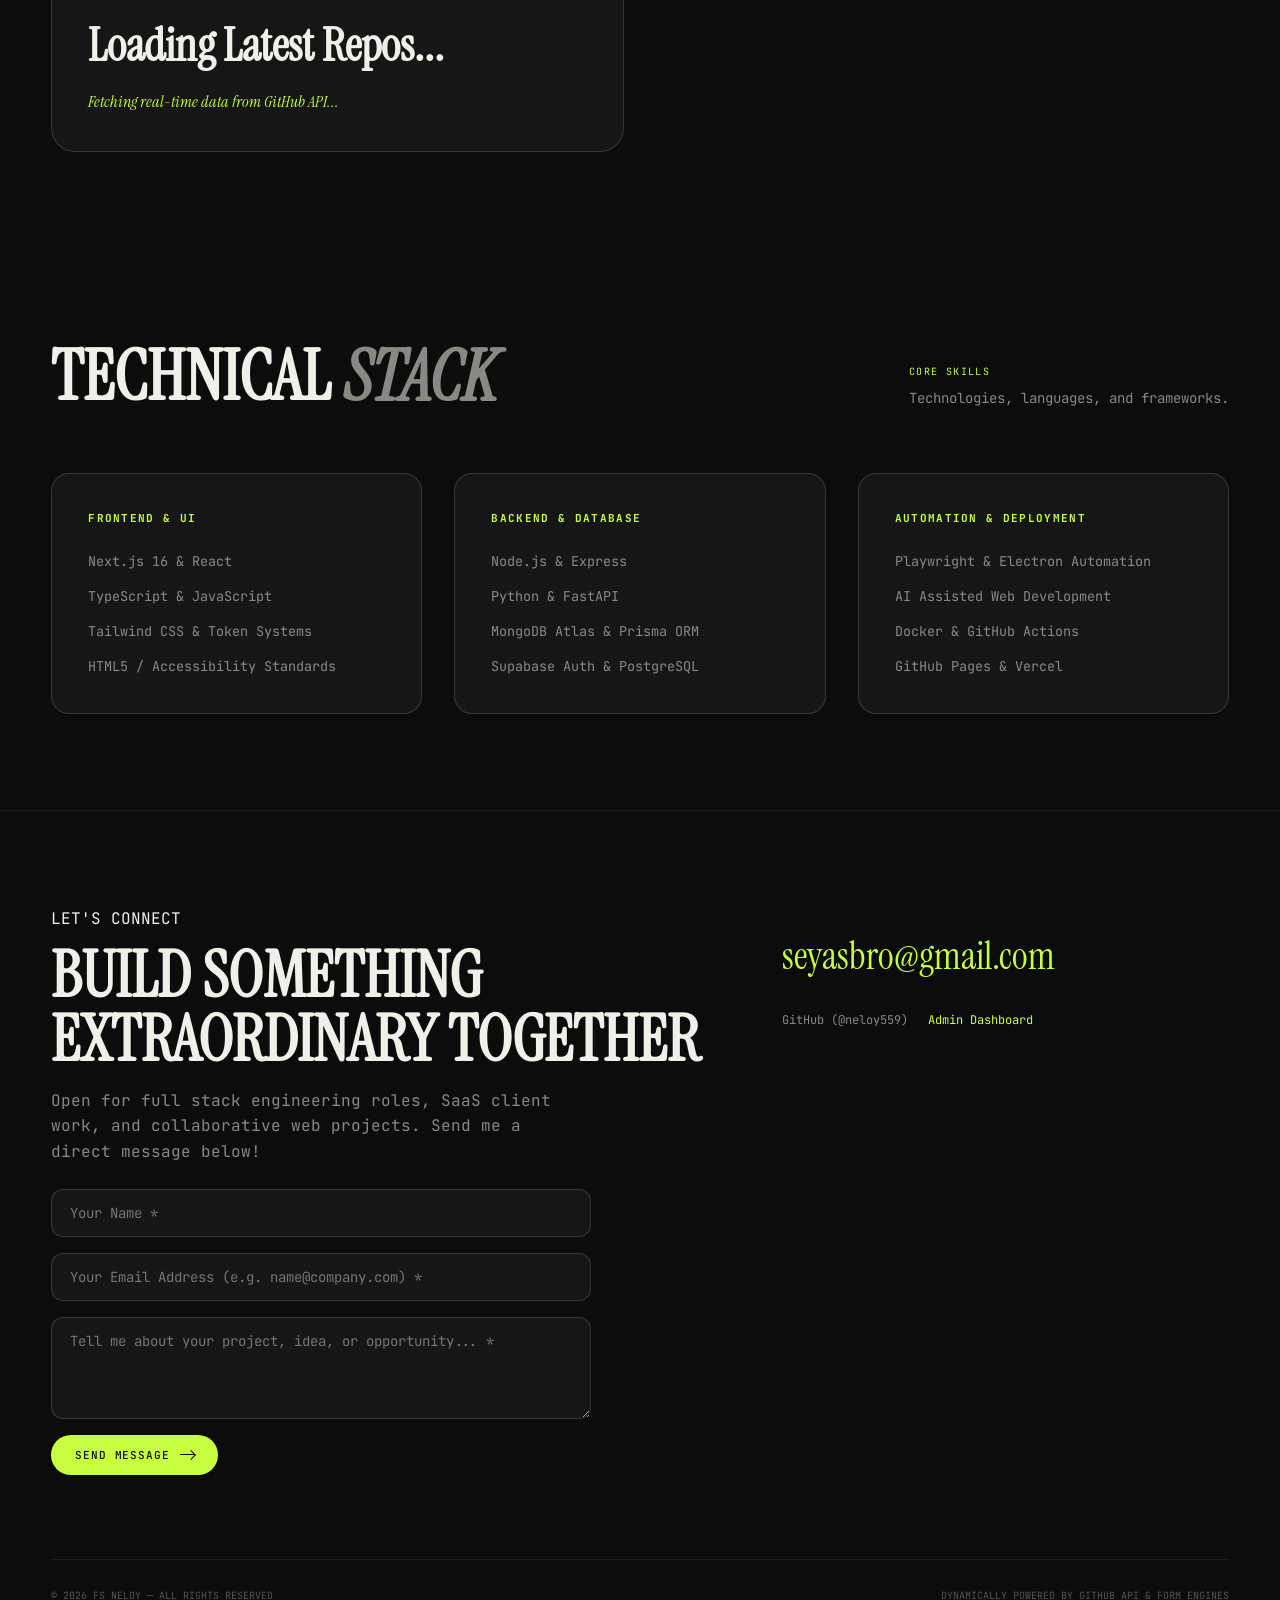
==== commit ab2196fd: "Add /dashboard route and header button to guarantee clean Admin OS load without ServiceWorker cache" ====
--- a/index.html
+++ b/index.html
@@ -10,7 +10,7 @@
   <!-- Google Fonts -->
   <link rel="preconnect" href="https://fonts.googleapis.com" />
   <link rel="preconnect" href="https://fonts.gstatic.com" crossorigin />
-  <link href="https://fonts.googleapis.com/css2?family=Instrument+Serif:ital@0;1&family=Inter+Tight:wght@300;400;500;600;700&family=JetBrains+Mono:ital,wght@0,300;0,400;0,500;0,600;1,400&family=Fraunces:ital,opsz,wght@0,9..144,400;1,9..144,400&display=swap" rel="stylesheet" />
+  <link href="https://fonts.googleapis.com/css2?family=Instrument+Serif:ital@0;1&family=Inter+Tight:wght@400;500;600;700&family=JetBrains+Mono:ital,wght@0,300;0,400;0,500;0,600;1,400&display=swap" rel="stylesheet" />
 
   <!-- Main Stylesheet -->
   <link rel="stylesheet" href="index.css" />
@@ -60,6 +60,9 @@
       <button type="button" class="btn btn-ghost cmd-btn" id="cmdToggleBtn" aria-label="Open Command Search Menu">
         <span>SEARCH</span> <kbd class="nav-kbd">⌘K</kbd>
       </button>
+      <a href="/dashboard" target="_blank" class="btn btn-ghost cmd-btn" style="color: var(--color-surface-muted);">
+        <span>ADMIN OS</span> <kbd class="nav-kbd">⚡</kbd>
+      </a>
       <a href="#contact" class="nav-cta">GET IN TOUCH <span class="arrow" aria-hidden="true"></span></a>
     </div>
   </header>
@@ -284,6 +287,7 @@
         </div>
         <div class="feature-actions">
           <a href="https://github.com/neloy559/rupnogor-project" target="_blank" rel="noopener noreferrer" class="btn btn-ghost">VIEW REPOSITORY <span class="arrow" aria-hidden="true"></span></a>
+          <a href="https://rupnogor-project.vercel.app" target="_blank" rel="noopener noreferrer" class="btn btn-primary">VISIT WEBSITE ↗</a>
         </div>
       </article>
 
@@ -349,7 +353,7 @@
     </div>
   </section>
 
-  <!-- Live Dynamic Activity & Repos Section (Only renders VISIT WEBSITE button if live homepage URL exists) -->
+  <!-- Live Dynamic Activity & Repos Section -->
   <section id="articles" class="section">
     <div class="sh">
       <h2>RECENT <span class="it">ACTIVITY</span></h2>
@@ -450,6 +454,7 @@
         <a href="mailto:seyasbro@gmail.com" class="footer-link">seyasbro@gmail.com</a>
         <div class="social-row">
           <a href="https://github.com/neloy559" target="_blank" rel="noopener noreferrer">GitHub (@neloy559)</a>
+          <a href="/dashboard" target="_blank" style="color: var(--color-surface-muted);">Admin Dashboard</a>
         </div>
       </div>
     </div>
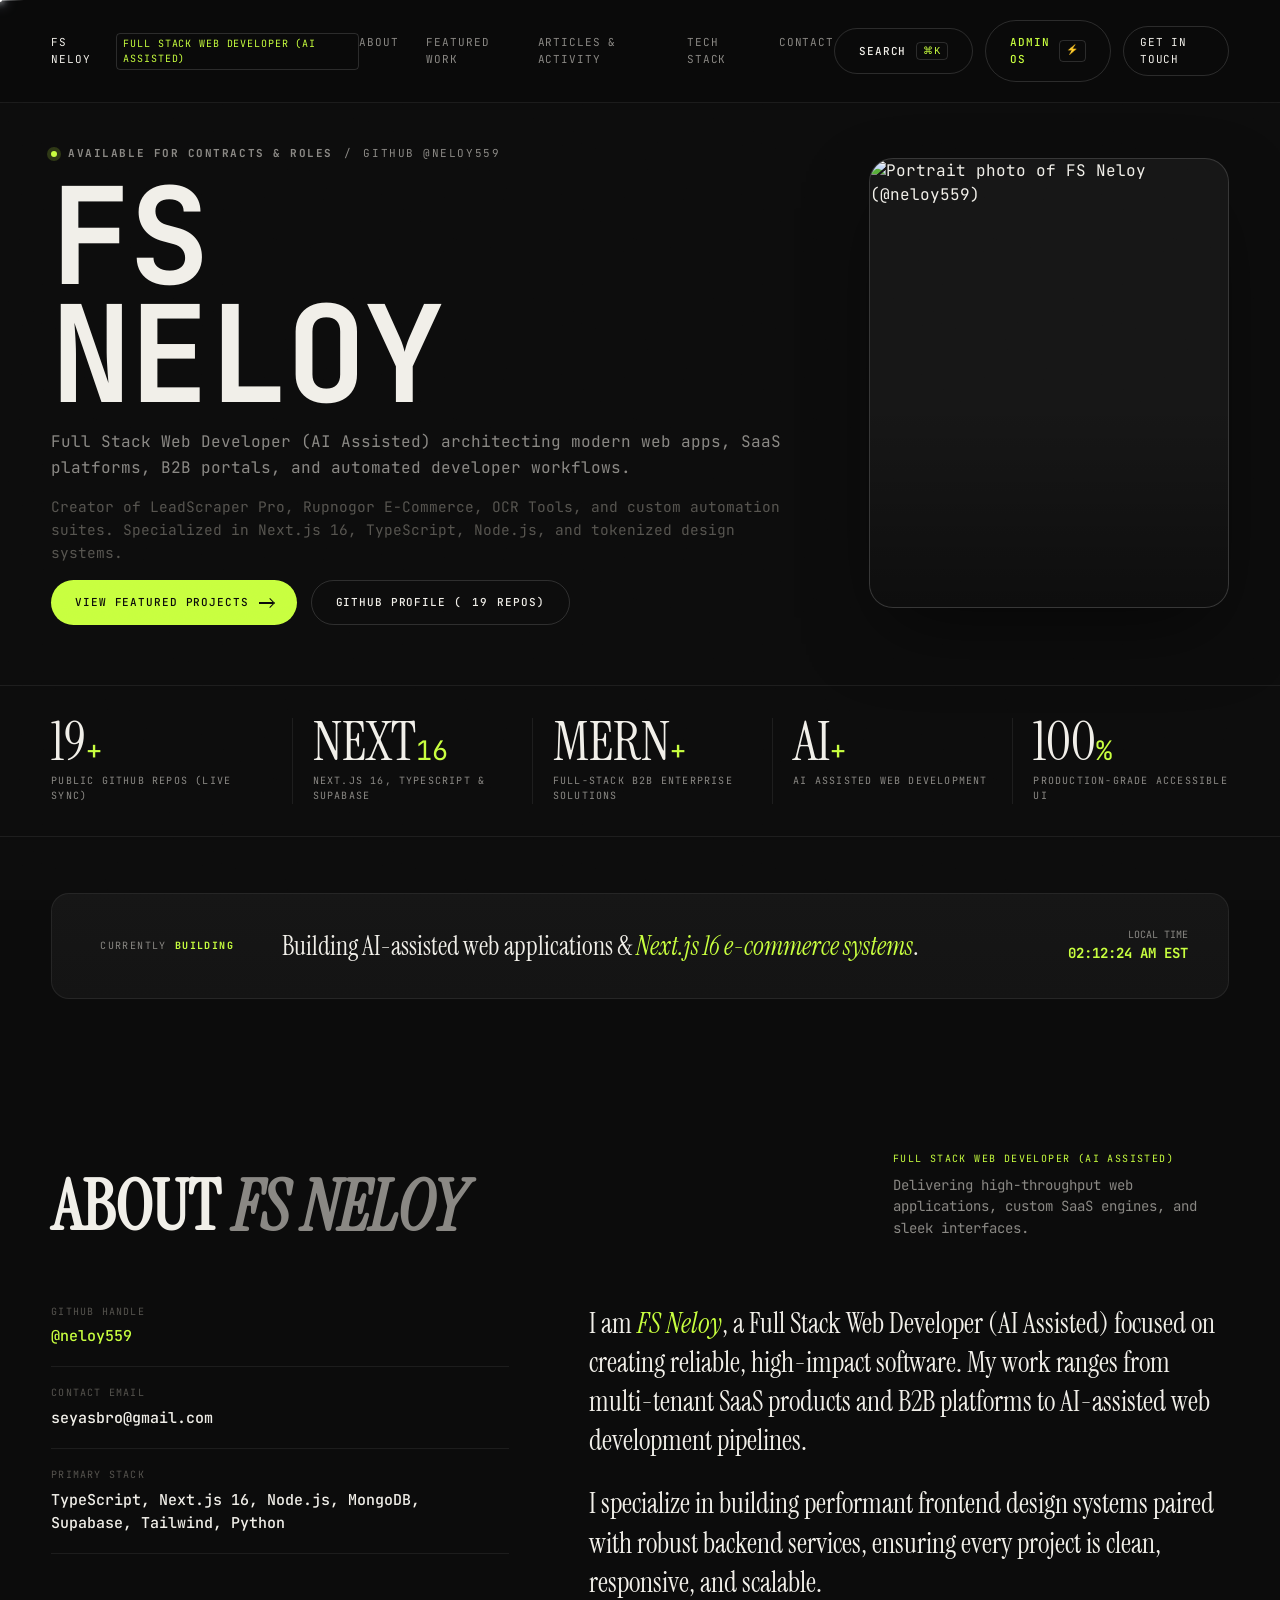
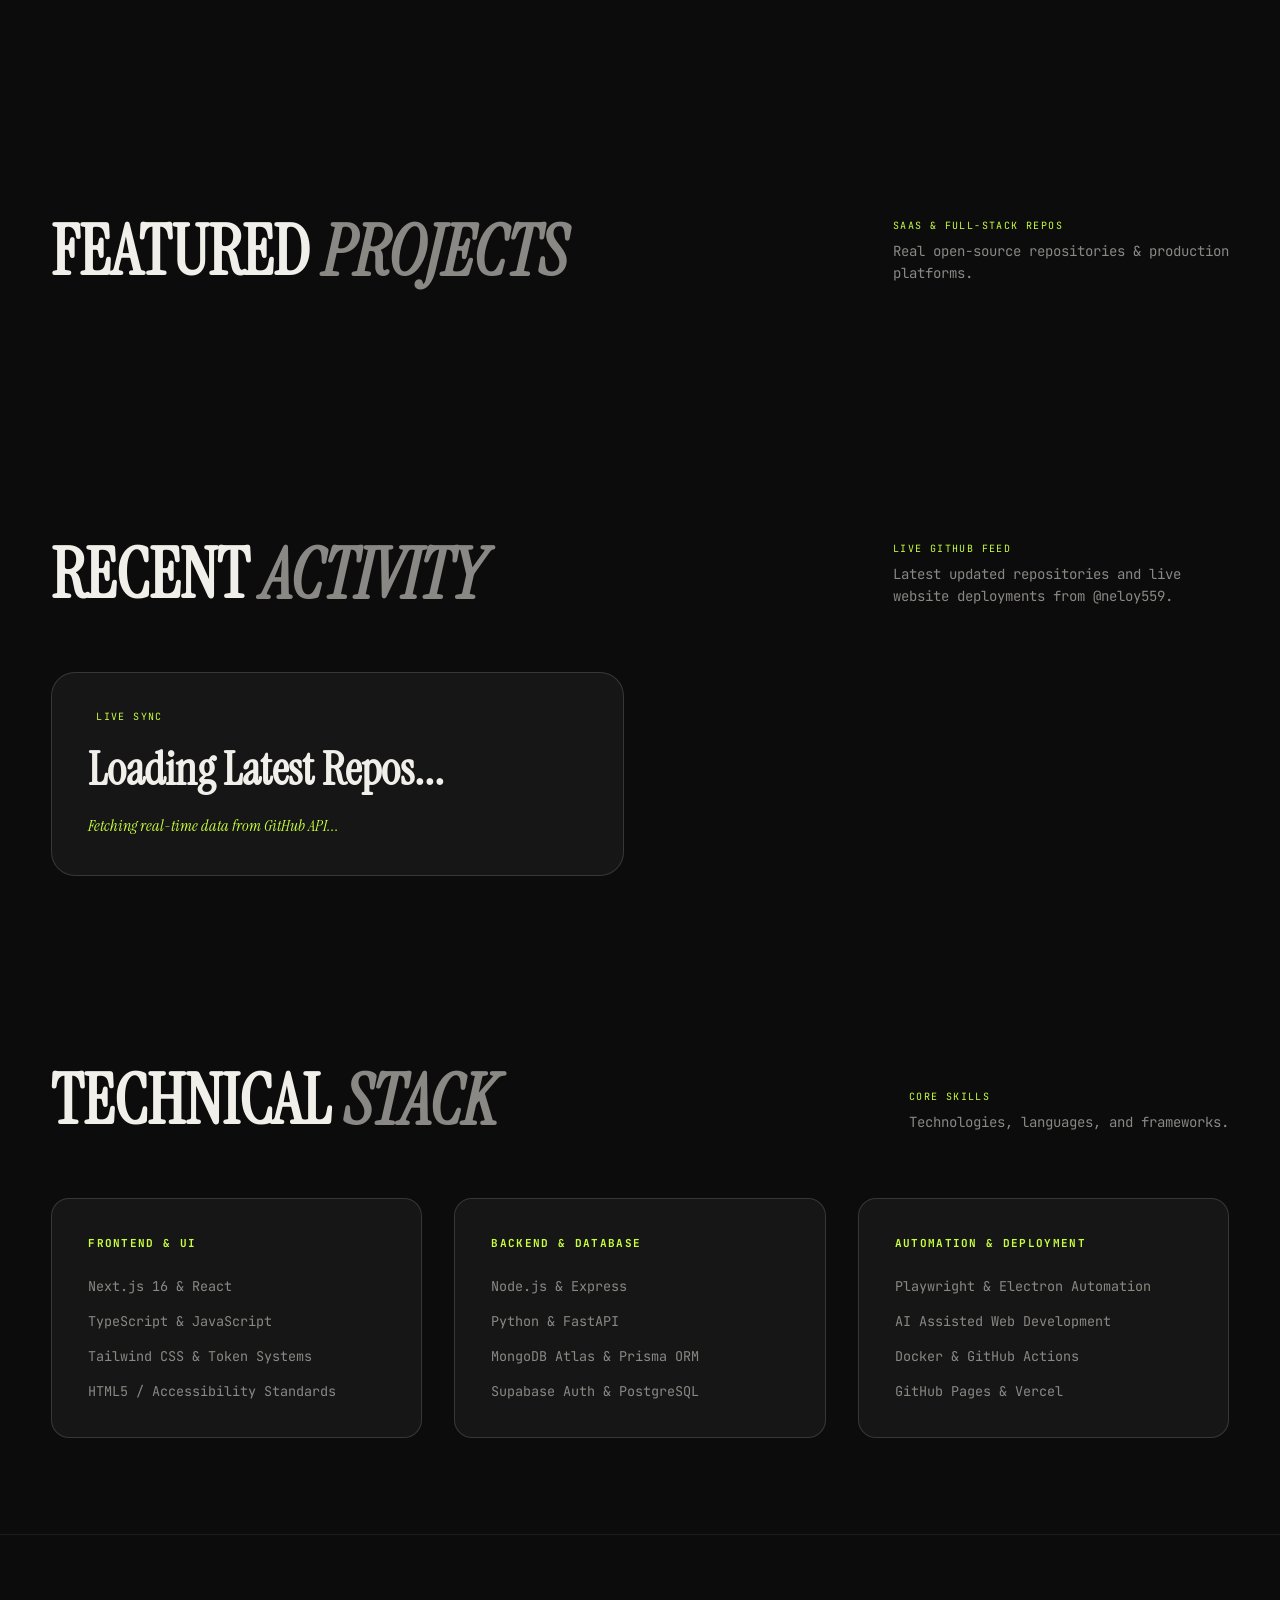
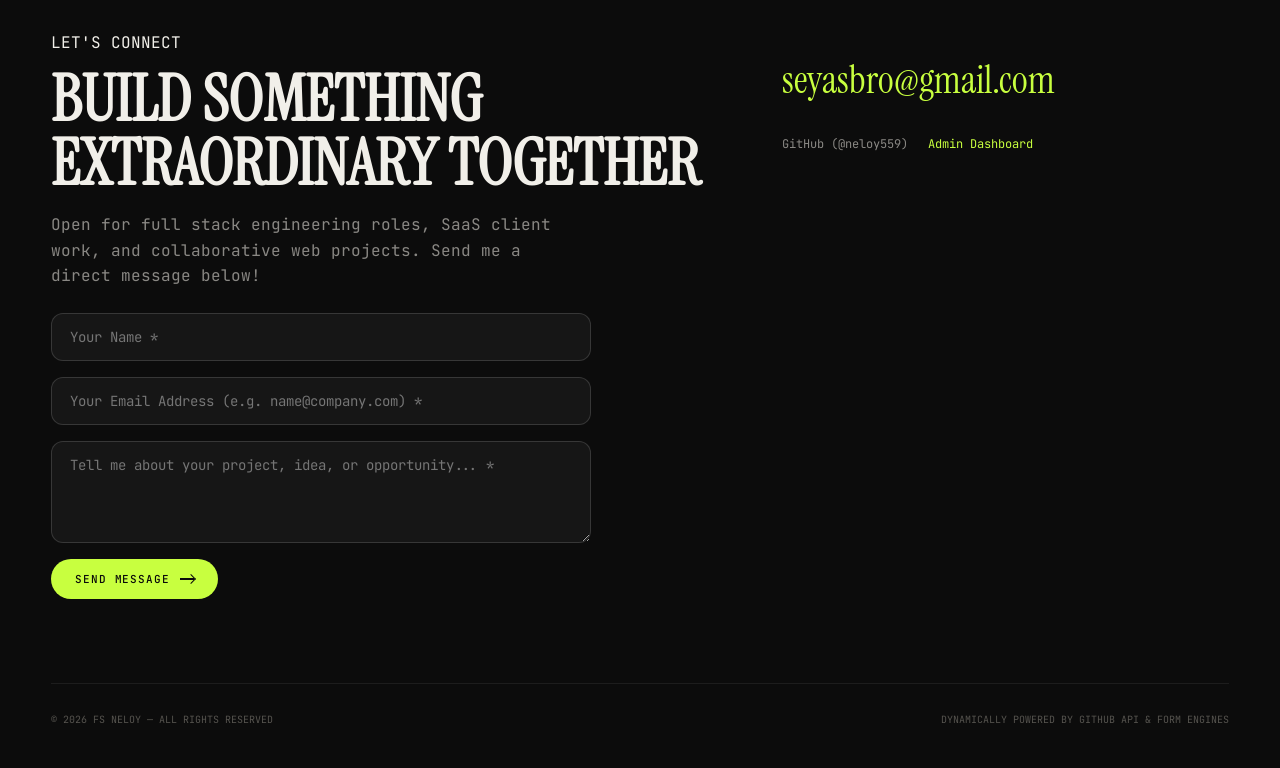
==== commit c0584b56: "Connect Admin OS directly to FEATURED PROJECTS section on main portfolio" ====
--- a/index.html
+++ b/index.html
@@ -221,135 +221,8 @@
       </div>
     </div>
 
-    <div class="best-grid">
-      <!-- Card 1: LeadScraper Pro -->
-      <article class="feature">
-        <div class="feature-head">
-          <div class="feature-badge">
-            <span class="dot" aria-hidden="true"></span>
-            SAAS PLATFORM
-          </div>
-          <span class="feature-year">2026</span>
-        </div>
-        <div class="feature-headline">
-          <h3 class="feature-title">LeadScraper Pro</h3>
-          <p class="feature-pitch">No-AI BYODB Lead Scraping &amp; Outreach SaaS Platform designed for high-conversion lead generation.</p>
-        </div>
-        <ul class="feature-points">
-          <li class="feature-point">
-            <span class="pt-mark" aria-hidden="true"></span>
-            <span>Automated lead extraction, dataset organization, and outbound messaging integration.</span>
-          </li>
-          <li class="feature-point">
-            <span class="pt-mark" aria-hidden="true"></span>
-            <span>Built with TypeScript, Next.js, and custom database connectors.</span>
-          </li>
-        </ul>
-        <div class="feature-stack">
-          <span>TypeScript</span>
-          <span>Next.js</span>
-          <span>Node.js</span>
-          <span>SaaS Engine</span>
-        </div>
-        <div class="feature-actions">
-          <a href="https://github.com/neloy559/leadscraper-pro" target="_blank" rel="noopener noreferrer" class="btn btn-ghost">VIEW REPOSITORY <span class="arrow" aria-hidden="true"></span></a>
-        </div>
-      </article>
-
-      <!-- Card 2: Rupnogor Project (Has live domain) -->
-      <article class="feature">
-        <div class="feature-head">
-          <div class="feature-badge">
-            <span class="dot" aria-hidden="true"></span>
-            FASHION E-COMMERCE
-          </div>
-          <span class="feature-year">2026</span>
-        </div>
-        <div class="feature-headline">
-          <h3 class="feature-title">Rupnogor E-Commerce</h3>
-          <p class="feature-pitch">Premium Bangladeshi fashion e-commerce — sarees, fusion wear, and handcrafted jewelry.</p>
-        </div>
-        <ul class="feature-points">
-          <li class="feature-point">
-            <span class="pt-mark" aria-hidden="true"></span>
-            <span>Powered by Next.js 16, MongoDB Atlas, Supabase Auth, and TypeScript.</span>
-          </li>
-          <li class="feature-point">
-            <span class="pt-mark" aria-hidden="true"></span>
-            <span>High-conversion shopping experience with custom cart management and authentication.</span>
-          </li>
-        </ul>
-        <div class="feature-stack">
-          <span>Next.js 16</span>
-          <span>TypeScript</span>
-          <span>MongoDB Atlas</span>
-          <span>Supabase Auth</span>
-        </div>
-        <div class="feature-actions">
-          <a href="https://github.com/neloy559/rupnogor-project" target="_blank" rel="noopener noreferrer" class="btn btn-ghost">VIEW REPOSITORY <span class="arrow" aria-hidden="true"></span></a>
-          <a href="https://rupnogor-project.vercel.app" target="_blank" rel="noopener noreferrer" class="btn btn-primary">VISIT WEBSITE ↗</a>
-        </div>
-      </article>
-
-      <!-- Card 3: OCR Tools -->
-      <article class="feature">
-        <div class="feature-head">
-          <div class="feature-badge">
-            <span class="dot" aria-hidden="true"></span>
-            AI DOCUMENT PROCESSING
-          </div>
-          <span class="feature-year">2026</span>
-        </div>
-        <div class="feature-headline">
-          <h3 class="feature-title">OCR Tools Platform</h3>
-          <p class="feature-pitch">Intelligent Document Processing with AI-powered text extraction, PDF splitting &amp; Telegram integration.</p>
-        </div>
-        <ul class="feature-points">
-          <li class="feature-point">
-            <span class="pt-mark" aria-hidden="true"></span>
-            <span>Automated document parsing, optical character recognition, and bot notifications.</span>
-          </li>
-        </ul>
-        <div class="feature-stack">
-          <span>JavaScript</span>
-          <span>Node.js</span>
-          <span>OCR Engine</span>
-          <span>Telegram API</span>
-        </div>
-        <div class="feature-actions">
-          <a href="https://github.com/neloy559/OCR-Tools" target="_blank" rel="noopener noreferrer" class="btn btn-ghost">VIEW REPOSITORY <span class="arrow" aria-hidden="true"></span></a>
-        </div>
-      </article>
-
-      <!-- Card 4: Badol Tyre Ghar V4 -->
-      <article class="feature">
-        <div class="feature-head">
-          <div class="feature-badge">
-            <span class="dot" aria-hidden="true"></span>
-            B2B ENTERPRISE
-          </div>
-          <span class="feature-year">2026</span>
-        </div>
-        <div class="feature-headline">
-          <h3 class="feature-title">Badol Tyre Ghar V4</h3>
-          <p class="feature-pitch">B2B wholesale tyre dealer management &amp; inventory order platform built with MERN stack.</p>
-        </div>
-        <ul class="feature-points">
-          <li class="feature-point">
-            <span class="pt-mark" aria-hidden="true"></span>
-            <span>Production-grade order tracking, dealer credit ledgers, and inventory management.</span>
-          </li>
-        </ul>
-        <div class="feature-stack">
-          <span>React</span>
-          <span>Node.js</span>
-          <span>Express</span>
-          <span>MongoDB</span>
-        </div>
-        <div class="feature-actions">
-          <a href="https://github.com/neloy559/badol-tyre-ghar-v4" target="_blank" rel="noopener noreferrer" class="btn btn-ghost">VIEW REPOSITORY <span class="arrow" aria-hidden="true"></span></a>
-        </div>
-      </article>
+    <div class="best-grid" id="featuredProjectsGrid">
+      <!-- Dynamically populated from Admin Control Suite & GitHub API -->
     </div>
   </section>
 
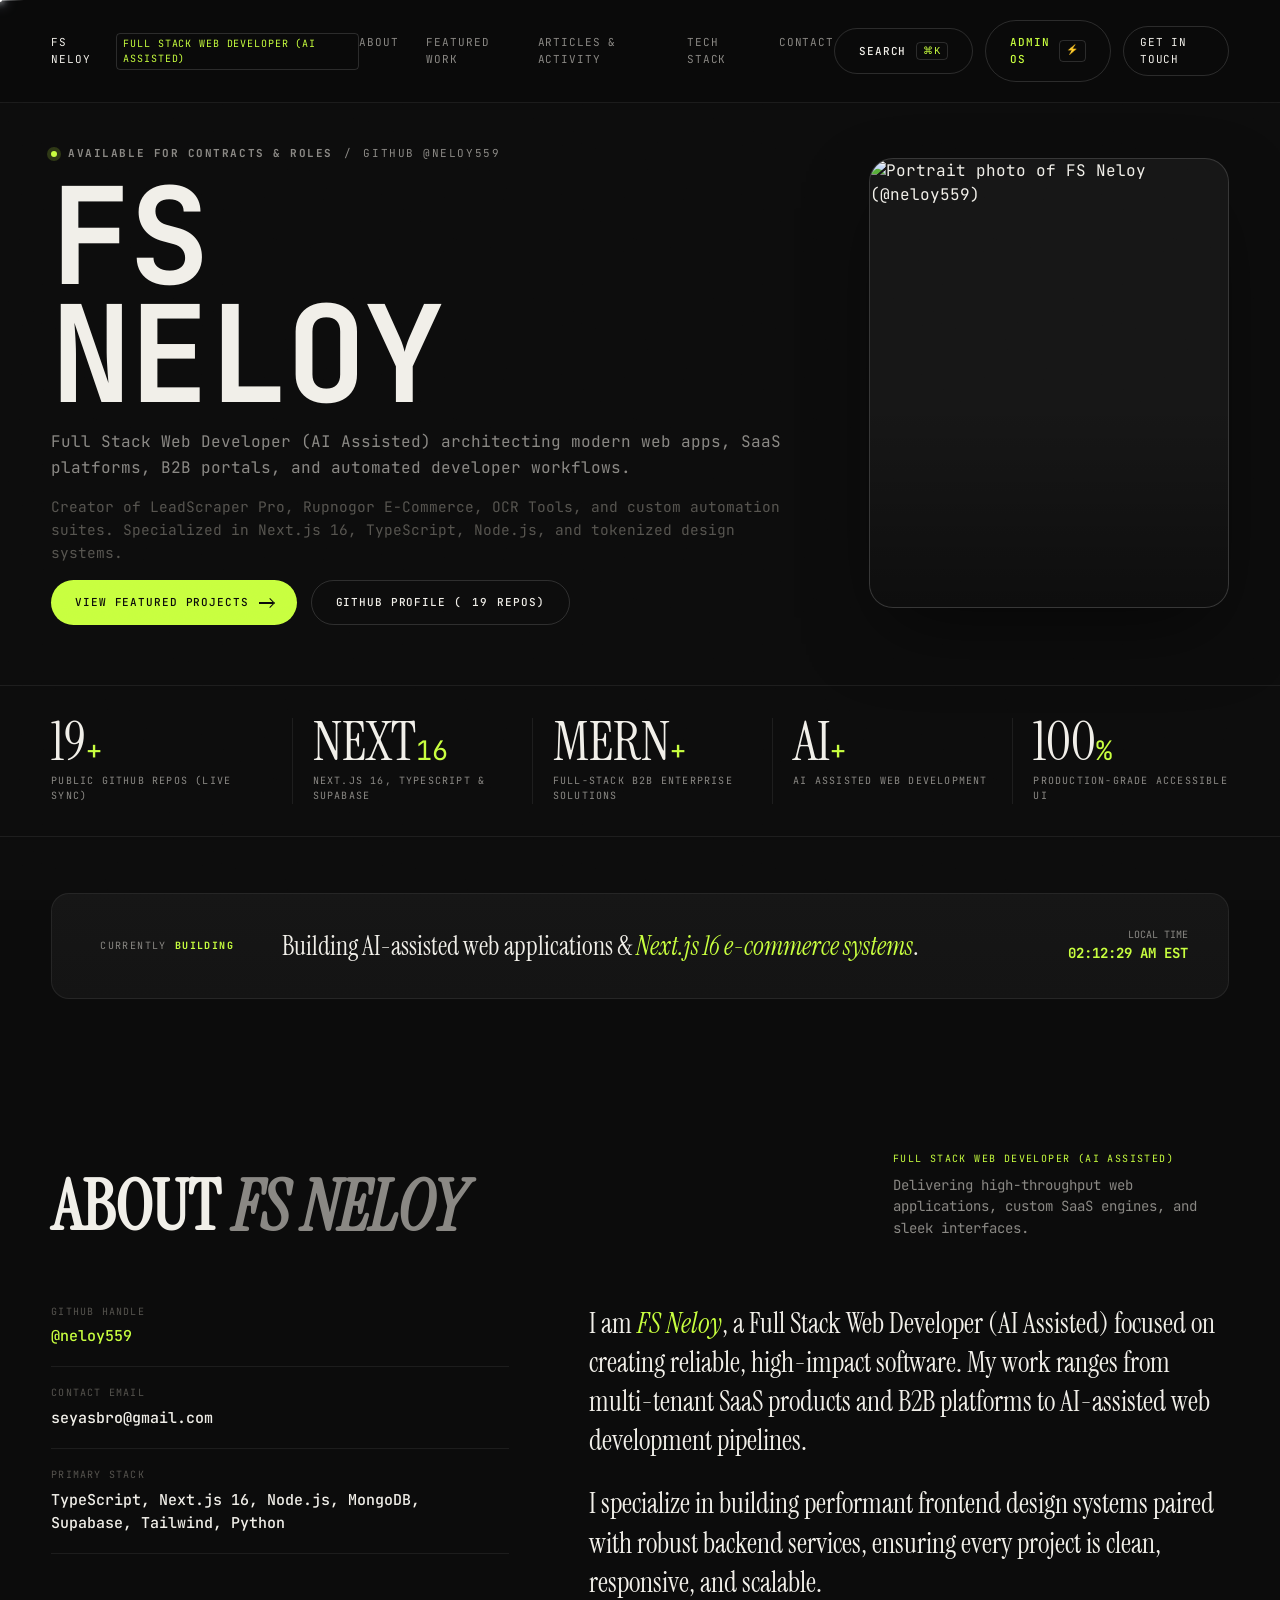
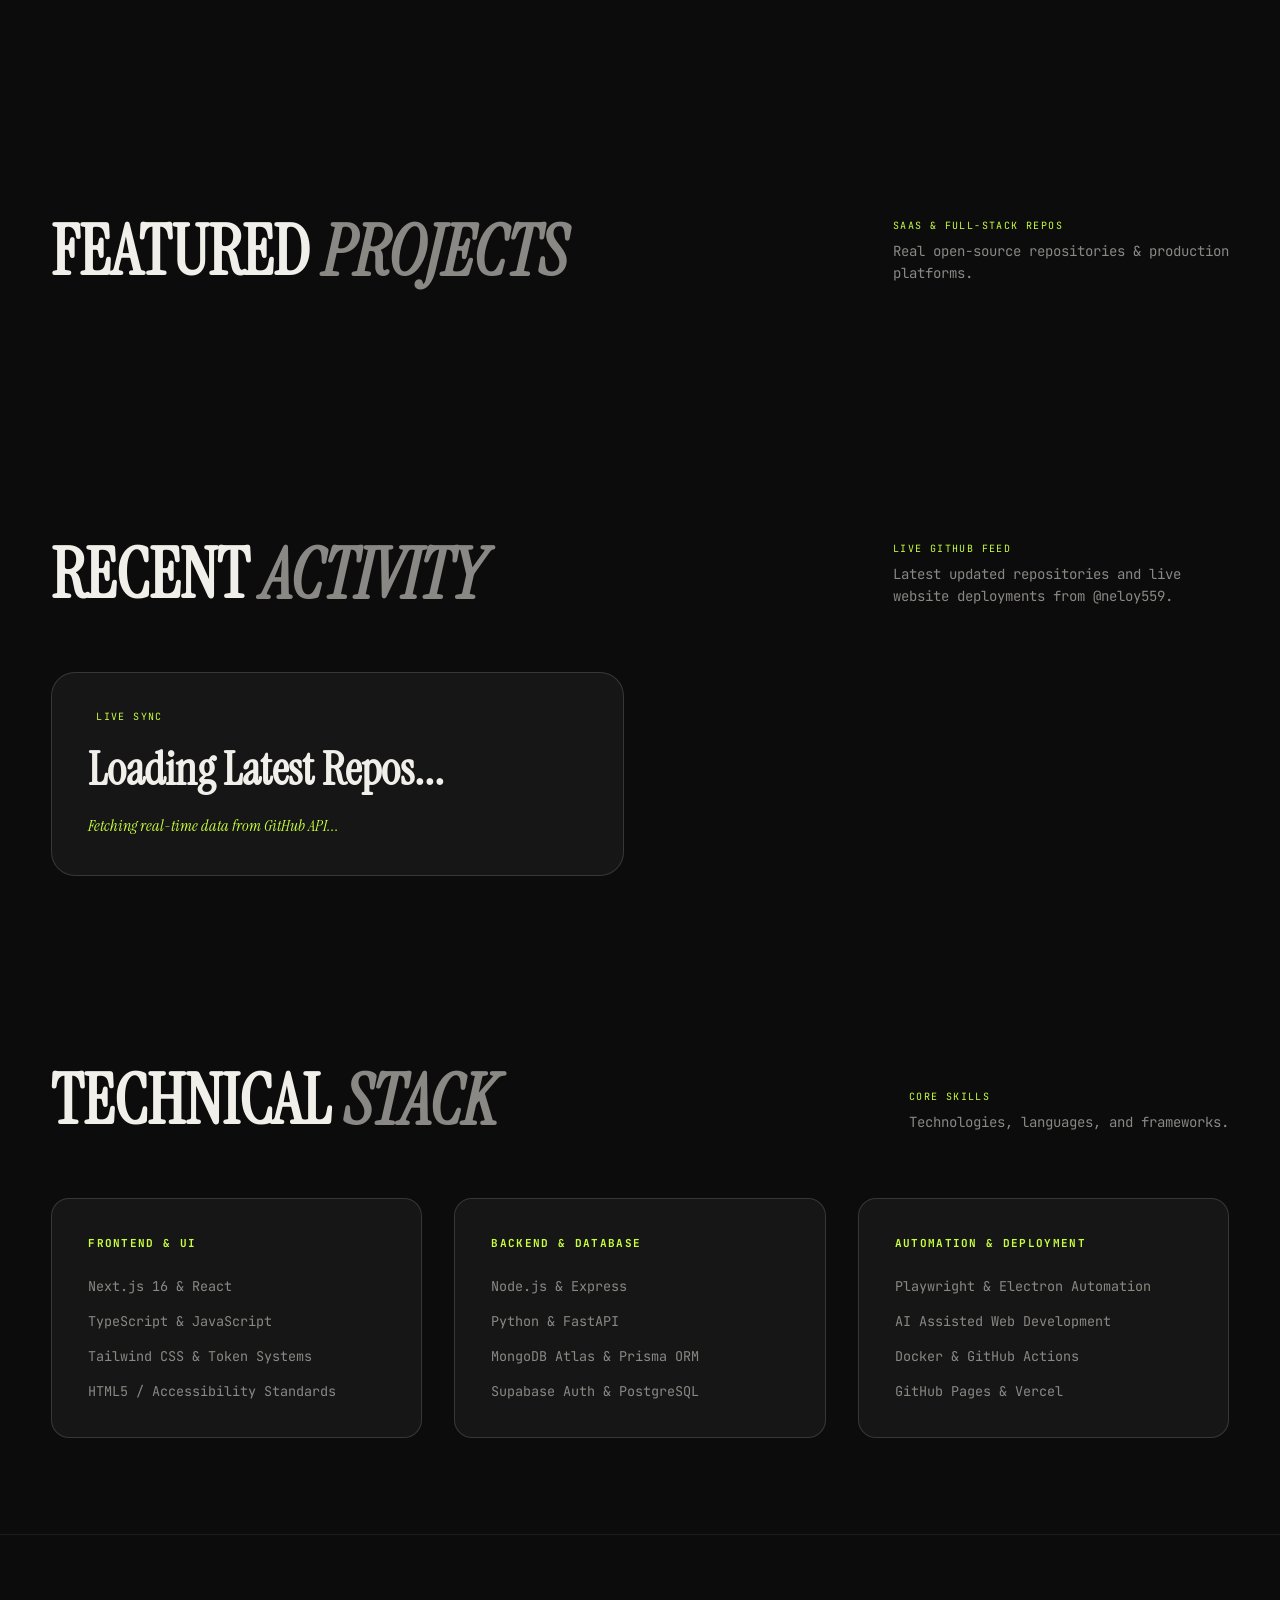
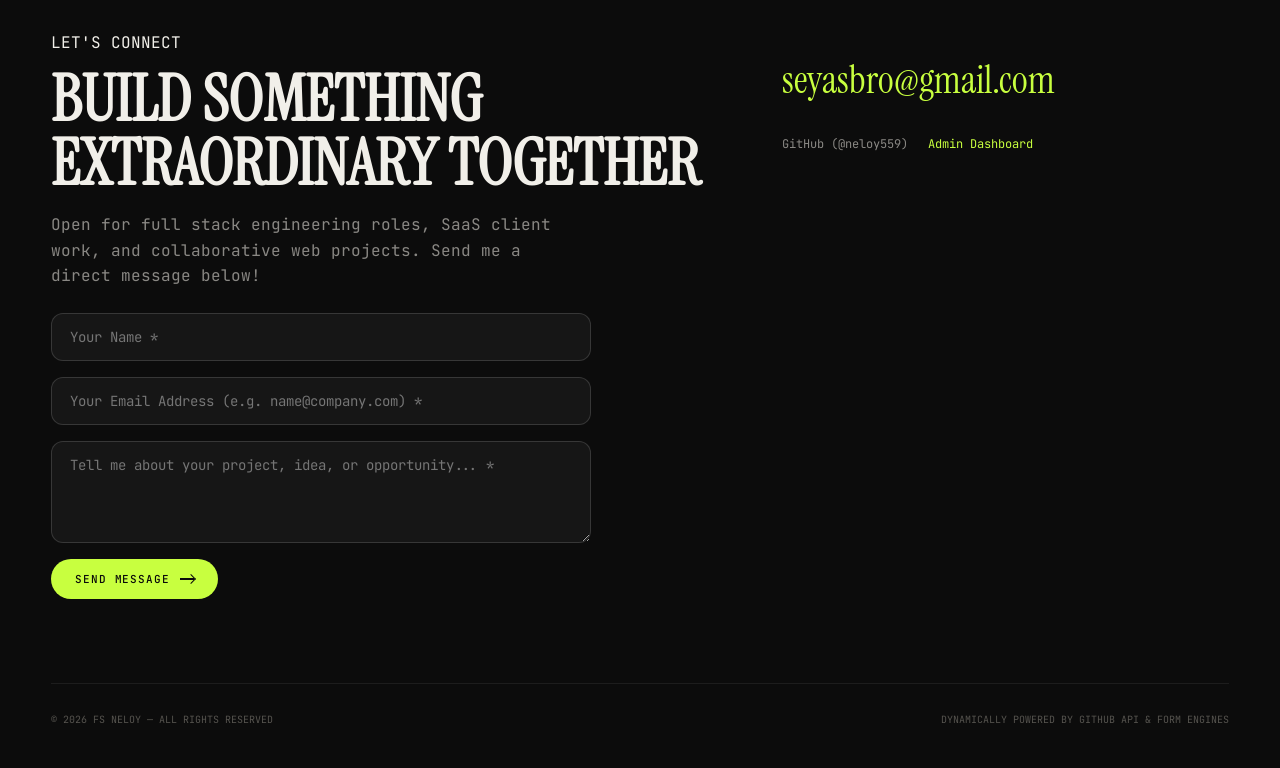
==== commit 893814d4: "Add Industry Standard Developer Identity & Bio Editor Template to Admin OS with real-time portfolio " ====
--- a/index.html
+++ b/index.html
@@ -103,7 +103,7 @@
       <div class="hero-text">
         <div class="hero-eyebrow">
           <span class="dot" aria-hidden="true"></span>
-          <b>AVAILABLE FOR CONTRACTS &amp; ROLES</b>
+          <b id="heroAvailabilityText">AVAILABLE FOR CONTRACTS &amp; ROLES</b>
           <span class="sep" aria-hidden="true">/</span>
           <span>GITHUB @neloy559</span>
         </div>
@@ -111,10 +111,10 @@
           <span class="ht-first">FS</span>
           <span class="ht-last">NELOY</span>
         </h1>
-        <p class="hero-tagline">
+        <p class="hero-tagline" id="heroTagline">
           Full Stack Web Developer (AI Assisted) architecting modern web apps, SaaS platforms, B2B portals, and automated developer workflows.
         </p>
-        <p class="hero-paragraph">
+        <p class="hero-paragraph" id="heroParagraph">
           Creator of LeadScraper Pro, Rupnogor E-Commerce, OCR Tools, and custom automation suites. Specialized in Next.js 16, TypeScript, Node.js, and tokenized design systems.
         </p>
         <div class="hero-actions">
@@ -163,7 +163,7 @@
           <span class="dot" aria-hidden="true"></span>
           CURRENTLY <b>BUILDING</b>
         </div>
-        <div class="now-body">
+        <div class="now-body" id="nowBody">
           Building AI-assisted web applications &amp; <span class="em">Next.js 16 e-commerce systems</span>.
         </div>
         <div class="now-clock">
@@ -177,9 +177,9 @@
   <!-- About Section -->
   <section id="about" class="section">
     <div class="sh">
-      <h2>ABOUT <span class="it">FS NELOY</span></h2>
+      <h2>ABOUT <span class="it" id="aboutHeadingName">FS NELOY</span></h2>
       <div class="sh-side">
-        <span class="eyebrow">FULL STACK WEB DEVELOPER (AI ASSISTED)</span>
+        <span class="eyebrow" id="aboutEyebrow">FULL STACK WEB DEVELOPER (AI ASSISTED)</span>
         <span>Delivering high-throughput web applications, custom SaaS engines, and sleek interfaces.</span>
       </div>
     </div>
@@ -188,23 +188,23 @@
       <dl class="about-meta">
         <div>
           <dt>GITHUB HANDLE</dt>
-          <dd><a href="https://github.com/neloy559" target="_blank" rel="noopener noreferrer" class="accent">@neloy559</a></dd>
+          <dd><a href="https://github.com/neloy559" target="_blank" rel="noopener noreferrer" class="accent" id="aboutGithub">@neloy559</a></dd>
         </div>
         <div>
           <dt>CONTACT EMAIL</dt>
-          <dd>seyasbro@gmail.com</dd>
+          <dd id="aboutEmail">seyasbro@gmail.com</dd>
         </div>
         <div>
           <dt>PRIMARY STACK</dt>
-          <dd>TypeScript, Next.js 16, Node.js, MongoDB, Supabase, Tailwind, Python</dd>
+          <dd id="aboutStack">TypeScript, Next.js 16, Node.js, MongoDB, Supabase, Tailwind, Python</dd>
         </div>
       </dl>
 
       <div class="about-prose">
-        <p>
+        <p id="aboutProseP1">
           I am <strong>FS Neloy</strong>, a Full Stack Web Developer (AI Assisted) focused on creating reliable, high-impact software. My work ranges from multi-tenant SaaS products and B2B platforms to AI-assisted web development pipelines.
         </p>
-        <p>
+        <p id="aboutProseP2">
           I specialize in building performant frontend design systems paired with robust backend services, ensuring every project is clean, responsive, and scalable.
         </p>
       </div>
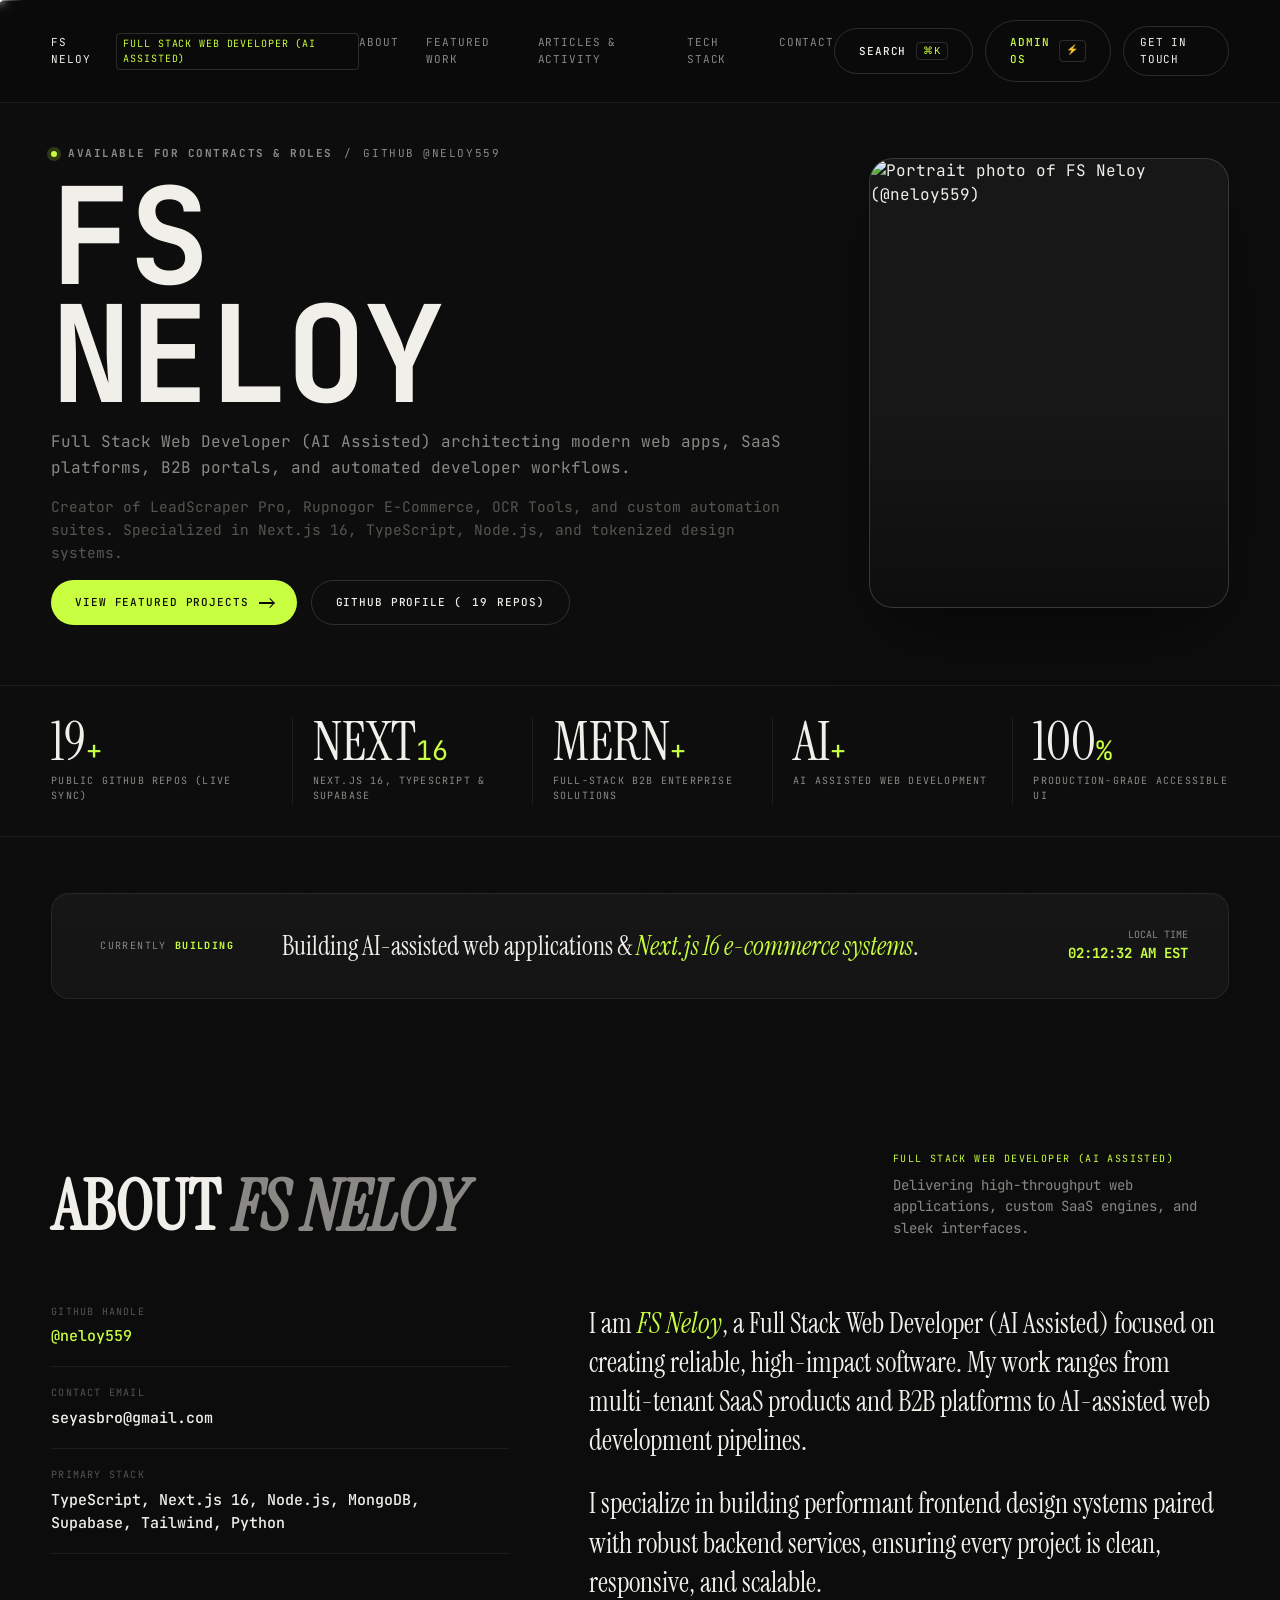
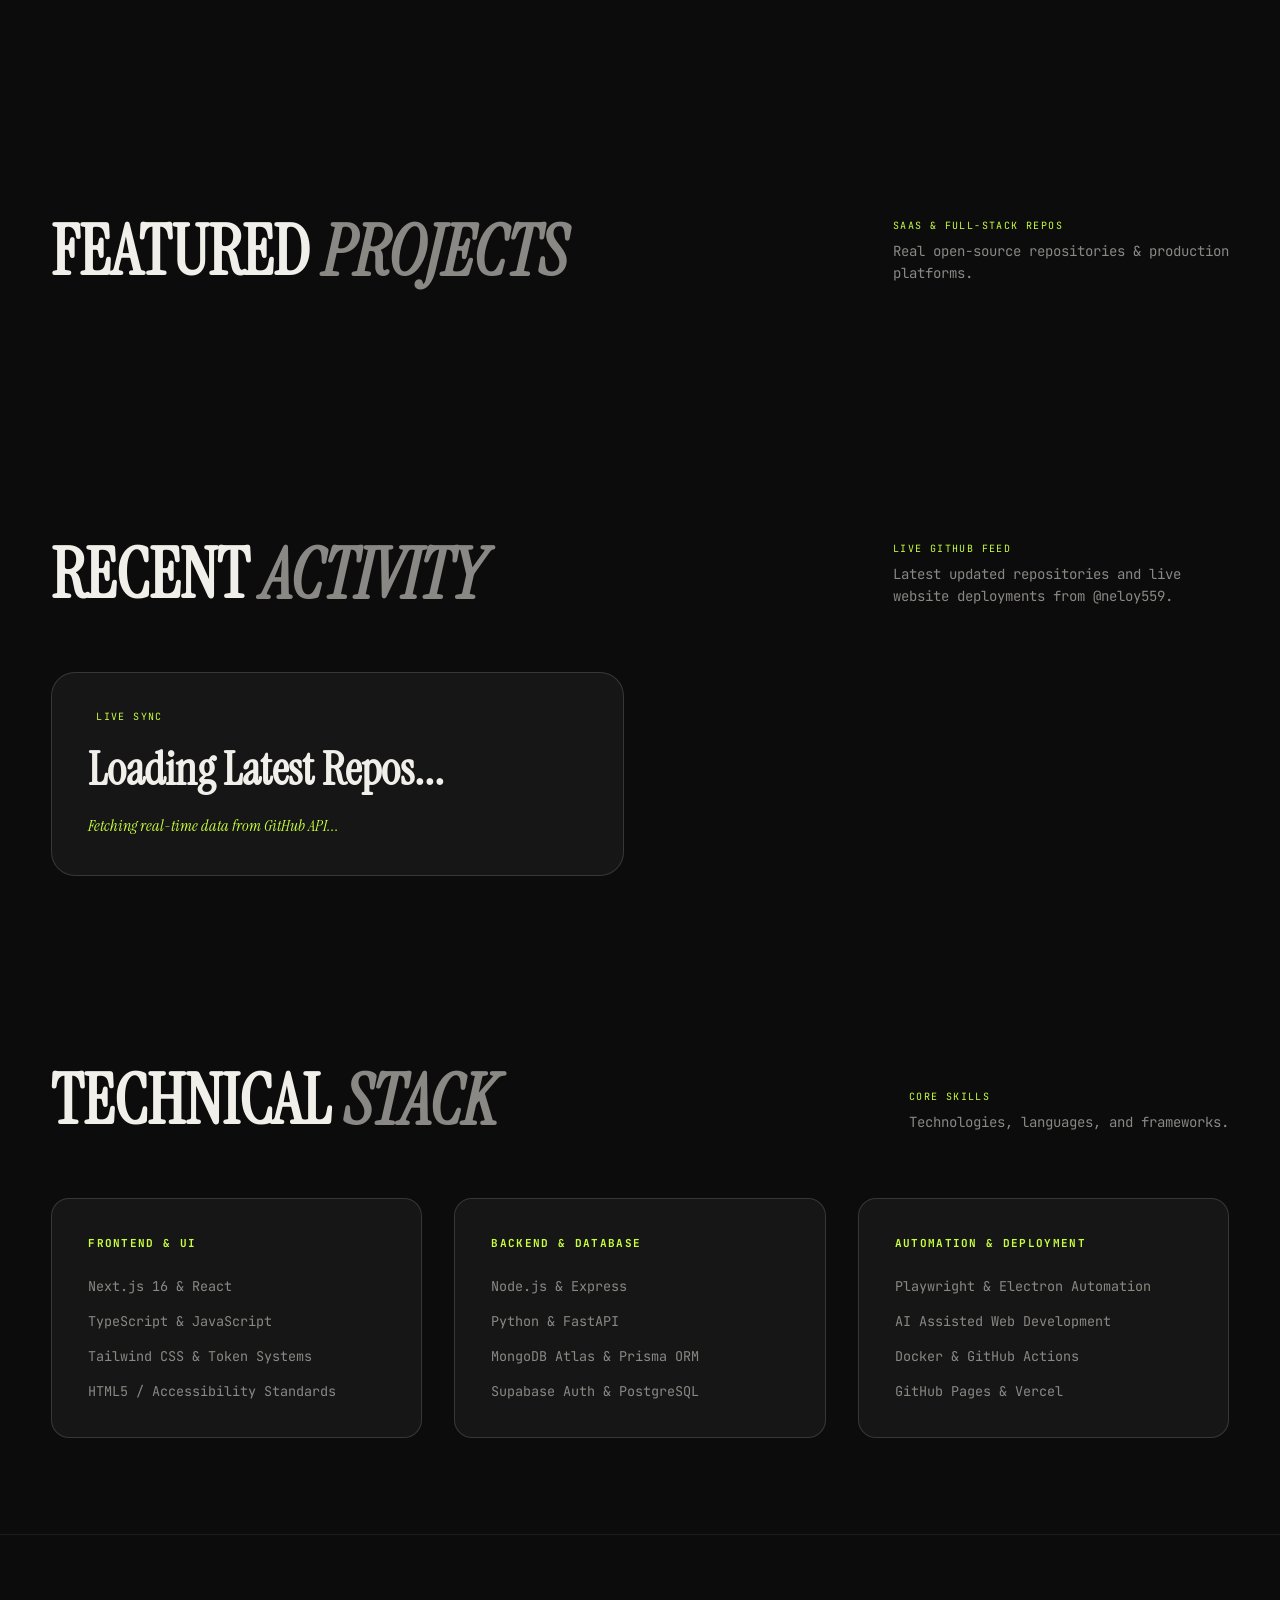
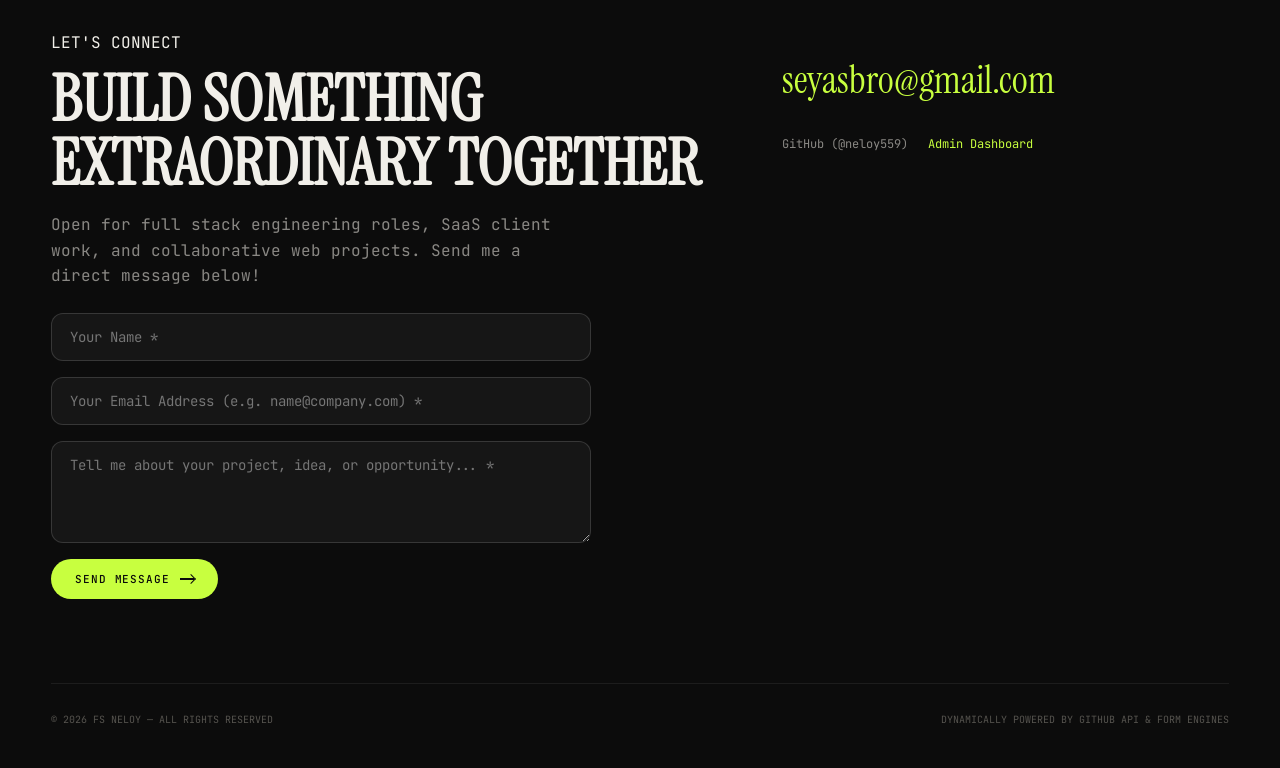
==== commit 348f5e45: "Add Social Media & Web Presence Controller tab to Admin OS with real-time portfolio sync" ====
--- a/index.html
+++ b/index.html
@@ -324,8 +324,8 @@
       </div>
 
       <div class="footer-links">
-        <a href="mailto:seyasbro@gmail.com" class="footer-link">seyasbro@gmail.com</a>
-        <div class="social-row">
+        <a href="mailto:seyasbro@gmail.com" class="footer-link" id="footerEmailLink">seyasbro@gmail.com</a>
+        <div class="social-row" id="footerSocials">
           <a href="https://github.com/neloy559" target="_blank" rel="noopener noreferrer">GitHub (@neloy559)</a>
           <a href="/dashboard" target="_blank" style="color: var(--color-surface-muted);">Admin Dashboard</a>
         </div>
